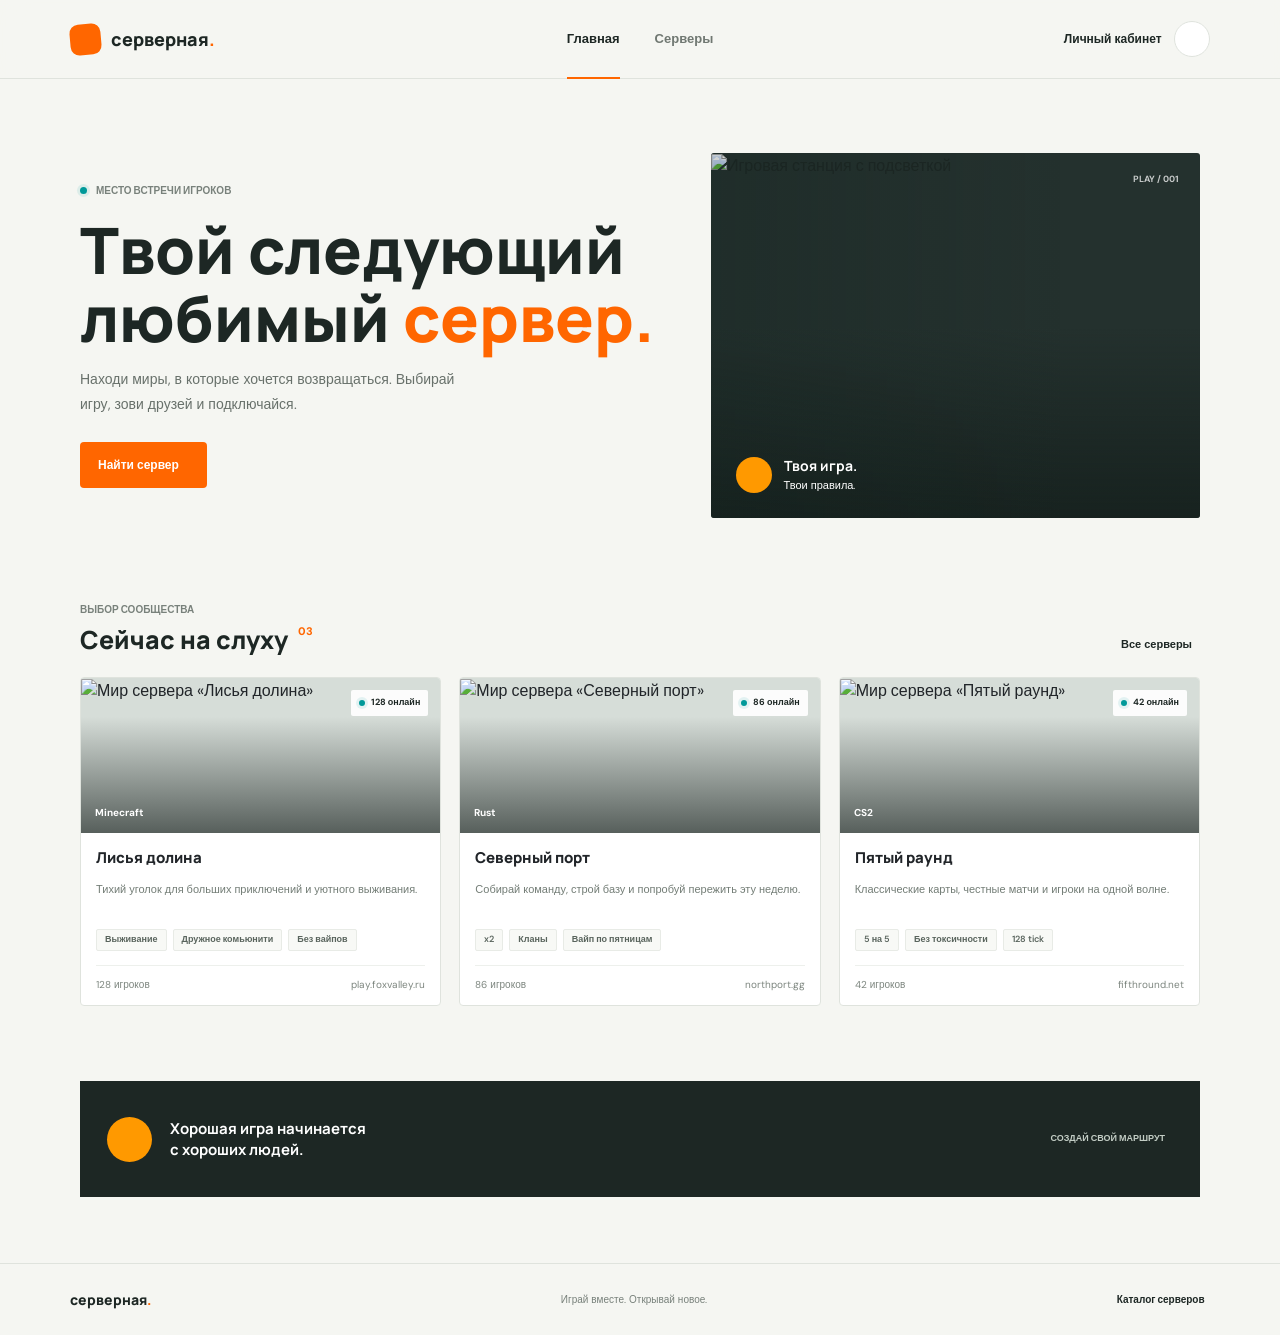
==== index.html @ f7b4b029 "Css chenge on bootstrap" ====
<!doctype html>
<html lang="ru">
<head>
  <meta charset="utf-8">
  <meta name="viewport" content="width=device-width, initial-scale=1">
  <meta name="theme-color" content="#f5f6f2">
  <title>Серверная — игровые серверы</title>
  <link rel="preconnect" href="https://fonts.googleapis.com">
  <link rel="preconnect" href="https://fonts.gstatic.com" crossorigin>
  <link href="https://fonts.googleapis.com/css2?family=DM+Sans:wght@400;500;600;700&family=Manrope:wght@400;500;600;700;800&display=swap" rel="stylesheet">
  <link href="https://cdn.jsdelivr.net/npm/bootstrap@5.3.3/dist/css/bootstrap.min.css" rel="stylesheet">
  <link rel="stylesheet" href="css/style.css">
  <script src="https://unpkg.com/lucide@latest"></script>
  <script src="scripts/app.js" defer></script>
</head>
<body data-page="home">
  <header class="site-header">
    <a class="brand" href="index.html" aria-label="Серверная, главная">
      <span class="brand-mark"><i data-lucide="gamepad-2"></i></span>
      <span>серверная<span class="brand-period">.</span></span>
    </a>
    <nav class="main-nav" aria-label="Основная навигация">
      <a class="nav-link is-active" href="index.html" aria-current="page">Главная</a>
      <a class="nav-link" href="servers.html">Серверы</a>
    </nav>
    <a class="account-link" href="account.html" aria-label="Личный кабинет">
      <span class="account-link-label">Личный кабинет</span>
      <span class="account-icon"><i data-lucide="user-round"></i></span>
    </a>
  </header>

  <main class="page-shell home-page">
    <section class="home-intro">
      <div class="intro-copy">
        <p class="eyebrow"><span class="live-dot"></span> Место встречи игроков</p>
        <h1>Твой следующий<br>любимый <span>сервер.</span></h1>
        <p class="intro-description">Находи миры, в которые хочется возвращаться. Выбирай игру, зови друзей и подключайся.</p>
        <a class="button button-primary" href="servers.html">Найти сервер <i data-lucide="arrow-up-right"></i></a>
      </div>
      <div class="intro-art" aria-label="Иллюстрация игрового мира">
        <img src="https://images.unsplash.com/photo-1511512578047-dfb367046420?auto=format&fit=crop&w=1100&q=85" alt="Игровая станция с подсветкой">
        <div class="art-label"><span class="art-label-icon"><i data-lucide="sparkles"></i></span><span><strong>Твоя игра.</strong><br>Твои правила.</span></div>
        <span class="art-index">PLAY / 001</span>
      </div>
    </section>

    <section class="featured-section" aria-labelledby="featured-heading">
      <div class="section-heading">
        <div><p class="eyebrow">Выбор сообщества</p><h2 id="featured-heading">Сейчас на слуху <span class="heading-count">03</span></h2></div>
        <a class="text-link" href="servers.html">Все серверы <i data-lucide="arrow-right"></i></a>
      </div>
      <div class="server-grid featured-grid" data-server-list="featured"></div>
    </section>

    <section class="community-strip">
      <span class="community-symbol"><i data-lucide="users-round"></i></span>
      <p>Хорошая игра начинается<br>с хороших людей.</p>
      <span class="community-note">СОЗДАЙ СВОЙ МАРШРУТ <i data-lucide="move-up-right"></i></span>
    </section>
  </main>
  <footer class="site-footer"><a class="brand footer-brand" href="index.html"><span>серверная<span class="brand-period">.</span></span></a><span>Играй вместе. Открывай новое.</span><a href="servers.html">Каталог серверов <i data-lucide="arrow-up-right"></i></a></footer>
</body>
</html>
---- css/style.css ----
:root {
  --paper: #f5f6f2;
  --ink: #1d2724;
  --muted: #78817b;
  --line: #dfe3dd;
  --orange: #ff6600;
  --orange-light: #ff9900;
  --teal: #009999;
  --white: #fff;
  --display: "Manrope", sans-serif;
  --body: "DM Sans", sans-serif;
}

html { min-width: 320px; background: var(--paper); }
body { color: var(--ink); font-family: var(--body); background: var(--paper) radial-gradient(#8b958d 0.65px, transparent 0.65px) 0 0 / 18px 18px; -webkit-font-smoothing: antialiased; }
a { color: inherit; text-decoration: none; }
button:focus-visible, a:focus-visible, input:focus-visible { outline: 3px solid #00999988; outline-offset: 3px; }
.site-header { position: sticky; top: 0; z-index: 2; min-height: 78px; border-bottom: 1px solid var(--line); background: #f5f6f2ee; backdrop-filter: blur(14px); }
.site-header:not(.navbar) { display: grid; grid-template-columns: 1fr 1fr 1fr; align-items: center; padding: 0 max(5.5vw, calc((100vw - 1280px) / 2)); }
.header-inner { display: flex; align-items: center; justify-content: space-between; }
.brand { display: inline-flex; align-items: center; gap: 10px; width: fit-content; margin: 0; color: var(--ink); font-family: var(--display); font-size: 18px; font-weight: 800; }
.brand-mark { display: grid; width: 31px; height: 31px; place-items: center; color: var(--white); border-radius: 9px; background: var(--orange); transform: rotate(-5deg); }
.brand-mark svg { width: 18px; height: 18px; stroke-width: 2.4; }
.brand-period, .intro-copy h1 span, .catalog-heading h1 span, .account-heading h1 span { color: var(--orange); }
.main-nav { align-self: stretch; gap: 35px; }
.site-header:not(.navbar) .main-nav { display: flex; justify-content: center; height: 78px; }
.main-nav .nav-link { position: relative; display: inline-flex; align-items: center; padding: 0; color: #707872; font-size: 13px; font-weight: 600; }
.main-nav .nav-link:hover, .main-nav .nav-link.active, .main-nav .nav-link.is-active { color: var(--ink); }
.main-nav .nav-link.active::after, .main-nav .nav-link.is-active::after { position: absolute; right: 0; bottom: -1px; left: 0; height: 2px; background: var(--orange); content: ""; }
.account-link { display: inline-flex; align-items: center; gap: 12px; color: var(--ink); font-size: 12px; font-weight: 700; }
.site-header:not(.navbar) .account-link { justify-self: end; }
.account-icon { display: grid; width: 36px; height: 36px; place-items: center; border: 1px solid var(--line); border-radius: 50%; background: var(--white); transition: color 160ms ease, background 160ms ease; }
.account-icon svg { width: 17px; height: 17px; }
.account-link:hover .account-icon, .account-link.is-current .account-icon { color: var(--white); background: var(--ink); }
.page-shell { max-width: 1120px; }
.home-page { width: min(1120px, calc(100% - 64px)); margin: 0 auto; }
.home-intro { display: grid; grid-template-columns: 1.08fr 0.92fr; align-items: center; gap: 56px; padding-top: 74px; padding-bottom: 84px; }
.eyebrow { margin: 0; color: var(--muted); font-size: 10px; font-weight: 700; text-transform: uppercase; }
.home-intro .eyebrow { display: flex; align-items: center; gap: 9px; }
.live-dot { display: inline-block; flex: 0 0 7px; width: 7px; height: 7px; border-radius: 50%; background: var(--teal); box-shadow: 0 0 0 3px #0099991a; }
h1, h2, p { margin-top: 0; }
.intro-copy h1, .catalog-heading h1, .account-heading h1, .register-form-section h1 { margin: 18px 0 15px; font-family: var(--display); font-size: clamp(42px, 5vw, 66px); font-weight: 800; line-height: 1.07; }
.intro-description { max-width: 390px; margin-bottom: 26px; color: #68716b; font-size: 14px; line-height: 1.75; }
.button { display: inline-flex; align-items: center; justify-content: center; gap: 10px; min-height: 46px; padding: 0 18px; border-radius: 4px; font-size: 12px; font-weight: 700; transition: transform 160ms ease, background 160ms ease; }
.button:hover { transform: translateY(-2px); }
.button-primary { color: var(--white); background: var(--orange); }
.button-primary:hover { color: var(--white); background: #e85c00; }
.btn-primary { --bs-btn-color: var(--white); --bs-btn-bg: var(--orange); --bs-btn-border-color: var(--orange); --bs-btn-hover-color: var(--white); --bs-btn-hover-bg: #e85c00; --bs-btn-hover-border-color: #e85c00; --bs-btn-active-bg: #e85c00; --bs-btn-active-border-color: #e85c00; }
.intro-art { position: relative; height: 365px; overflow: hidden; border-radius: 3px; background: #24312e; }
.intro-art::after, .server-cover::after, .register-visual::after { position: absolute; inset: 0; content: ""; pointer-events: none; }
.intro-art::after { background: linear-gradient(90deg, #10201c33, transparent 72%), linear-gradient(0deg, #111b18aa, transparent 52%); }
.intro-art img { width: 100%; height: 100%; object-fit: cover; animation: image-enter 800ms ease both; }
.art-label { position: absolute; z-index: 1; bottom: 24px; left: 25px; display: flex; align-items: center; gap: 12px; color: var(--white); font-size: 11px; line-height: 1.55; }
.art-label strong { font-family: var(--display); font-size: 14px; }
.art-label-icon, .community-symbol { display: grid; flex: 0 0 36px; width: 36px; height: 36px; place-items: center; border-radius: 50%; color: var(--ink); background: var(--orange-light); }
.art-index { position: absolute; z-index: 1; top: 20px; right: 21px; color: #ffffffbd; font-size: 9px; font-weight: 700; }
.featured-section { padding-bottom: 75px; }
.section-heading { display: flex; align-items: end; justify-content: space-between; gap: 20px; margin-bottom: 22px; }
.section-heading h2 { margin: 8px 0 0; font-family: var(--display); font-size: 25px; font-weight: 800; }
.heading-count { margin-left: 5px; color: var(--orange); font-family: var(--body); font-size: 11px; vertical-align: top; }
.text-link { display: inline-flex; align-items: center; gap: 8px; padding-bottom: 3px; color: var(--ink); font-size: 11px; font-weight: 700; }
.server-grid { display: grid; grid-template-columns: repeat(3, minmax(0, 1fr)); gap: 18px; }
.server-card { min-width: 0; overflow: hidden; border: 1px solid var(--line); border-radius: 4px; background: var(--white); animation: card-enter 420ms ease both; }
.server-card:hover { transform: translateY(-4px); box-shadow: 0 12px 24px #1d27240d; }
.server-cover { position: relative; height: 155px; overflow: hidden; background: #d6ddd8; }
.server-cover img { width: 100%; height: 100%; object-fit: cover; transition: transform 350ms ease; }
.server-card:hover .server-cover img { transform: scale(1.04); }
.server-cover::after { background: linear-gradient(0deg, #131c19a6, transparent 75%); }
.game-label, .online-label { position: absolute; z-index: 1; }
.game-label { bottom: 13px; left: 14px; color: var(--white); font-size: 10px; font-weight: 700; }
.online-label { top: 12px; right: 12px; display: flex; align-items: center; gap: 6px; padding: 6px 8px; border-radius: 2px; color: var(--ink); background: #ffffffeb; font-size: 9px; font-weight: 700; }
.online-label .live-dot { width: 6px; height: 6px; flex-basis: 6px; }
.server-card-body { padding: 15px 15px 13px; }
.server-card-title-row { display: flex; align-items: start; justify-content: space-between; gap: 10px; }
.server-card h3 { margin: 0; font-family: var(--display); font-size: 15px; font-weight: 800; line-height: 1.35; }
.favorite-button { display: grid; flex: 0 0 30px; width: 30px; height: 30px; margin: -5px -5px 0 0; padding: 0; place-items: center; border: 0; color: #8c958e; text-decoration: none; }
.favorite-button:hover, .favorite-button.is-favorite { color: #ff0000; }
.server-description { min-height: 36px; margin: 8px 0 12px; color: #737d76; font-size: 11px; line-height: 1.6; }
.tag-row { display: flex; flex-wrap: wrap; gap: 6px; }
.server-tag { display: inline-flex; align-items: center; min-height: 22px; padding: 0 8px; border: 1px solid #e8ebe6; border-radius: 2px; color: #59645d; background: #f8f9f6; font-size: 9px; font-weight: 600; }
.server-card-meta { display: flex; justify-content: space-between; gap: 8px; margin-top: 14px; padding-top: 11px; border-top: 1px solid #edf0ec; color: #7d867f; font-size: 10px; }
.community-strip { display: flex; align-items: center; gap: 18px; min-height: 116px; margin-bottom: 66px; padding: 20px 27px; color: var(--white); background: var(--ink); }
.community-symbol { flex-basis: 45px; width: 45px; height: 45px; }
.community-strip p { margin: 0; font-family: var(--display); font-size: 15px; font-weight: 700; line-height: 1.4; }
.community-note { display: inline-flex; align-items: center; gap: 8px; margin-left: auto; color: #c3cdc5; font-size: 9px; font-weight: 700; }
.community-note svg { width: 13px; height: 13px; color: var(--orange-light); }
.site-footer { display: flex; align-items: center; justify-content: space-between; min-height: 72px; padding: 0 max(5.5vw, calc((100vw - 1280px) / 2)); border-top: 1px solid var(--line); color: #78817b; font-size: 10px; }
.site-footer > .container-xl { min-height: inherit; }
.site-footer a:not(.brand) { display: inline-flex; align-items: center; gap: 5px; color: var(--ink); font-weight: 700; }
.footer-brand { color: var(--ink); font-size: 14px; }
.catalog-page { padding-top: 57px; padding-bottom: 78px; }
.catalog-title-row { margin-bottom: 15px; }
.catalog-heading h1 { margin: 13px 0 28px; font-size: 55px; }
.catalog-title-row > p { margin: 0 0 34px; color: #727b74; font-size: 12px; line-height: 1.8; }
.catalog-controls { display: flex; align-items: center; justify-content: space-between; gap: 20px; padding: 16px 0; border-top: 1px solid var(--line); border-bottom: 1px solid var(--line); }
.search-box { display: flex; flex: 1; align-items: center; gap: 10px; max-width: 400px; height: 42px; padding: 0 12px; border: 1px solid var(--line); border-radius: 3px; background: var(--white); }
.search-box > svg { flex: 0 0 16px; width: 16px; height: 16px; color: #818a83; }
.search-box .form-control { min-width: 0; padding: 0; border: 0; box-shadow: none; background: transparent; font-size: 11px; }
.search-box .form-control::placeholder { color: #9ba29c; }
.search-box kbd { display: grid; flex: 0 0 20px; width: 20px; height: 20px; padding: 0; place-items: center; border: 1px solid var(--line); border-radius: 2px; color: #869088; background: transparent; box-shadow: none; font: 10px var(--body); }
.filter-row { gap: 5px; }
.filter-chip { min-height: 32px; padding: 0 11px; border-radius: 3px !important; font-size: 10px; font-weight: 600; }
.btn-outline-dark { --bs-btn-color: #747d76; --bs-btn-border-color: transparent; --bs-btn-hover-color: var(--ink); --bs-btn-hover-bg: #e9ece7; --bs-btn-hover-border-color: #e9ece7; --bs-btn-active-bg: var(--ink); --bs-btn-active-border-color: var(--ink); }
.results-heading { margin: 25px 0 13px; color: #818a83; font-size: 9px; font-weight: 700; }
.empty-state { padding: 58px 20px; border: 1px dashed #cbd2ca; color: #747d76; text-align: center; font-size: 13px; }
.empty-state svg { display: block; width: 22px; height: 22px; margin: 0 auto 12px; color: var(--orange); }
.account-page { padding-top: 64px; padding-bottom: 90px; }
.account-heading { margin-bottom: 32px; }
.account-heading h1 { margin-bottom: 0; font-size: 53px; }
.profile-panel { position: relative; min-height: 139px; padding: 24px 28px; border: 1px solid var(--line); background: #ffffffbd; }
.profile-avatar { display: grid; flex: 0 0 66px; width: 66px; height: 66px; place-items: center; border-radius: 50%; color: var(--white); background: var(--teal); font-family: var(--display); font-size: 23px; font-weight: 800; }
.profile-main .eyebrow { font-size: 9px; }
.profile-main h2 { margin: 6px 0 3px; font-family: var(--display); font-size: 20px; font-weight: 800; }
.profile-main > p:last-child { margin: 0; color: #768078; font-size: 11px; }
.profile-status { display: inline-flex; align-items: center; gap: 8px; margin-left: auto; color: #657069; font-size: 10px; font-weight: 600; }
.profile-edit { display: grid; width: 32px; height: 32px; margin-left: 11px; place-items: center; border: 1px solid var(--line); border-radius: 3px; color: #68716b; background: var(--white); }
.account-servers { padding-top: 53px; }
.account-servers .section-heading { margin-bottom: 17px; }
.account-servers .section-heading h2 { font-size: 21px; }
.button-small { min-height: 36px; padding: 0 12px; font-size: 10px; }
.owned-list { border-top: 1px solid var(--line); }
.owned-server { min-height: 91px; margin: 0; padding: 12px 3px; border-bottom: 1px solid var(--line); }
.owned-thumb { width: 72px; height: 58px; overflow: hidden; border-radius: 2px; background: #d6ddd8; }
.owned-thumb img { width: 100%; height: 100%; object-fit: cover; }
.owned-info h3 { margin: 0 0 6px; font-family: var(--display); font-size: 13px; font-weight: 800; }
.owned-info p { margin: 0; color: #7b847d; font-size: 10px; }
.owned-address { color: #707a72; font: 10px monospace; }
.status-pill { justify-self: end; padding: 6px 9px; color: #007b68; background: #e7f4ed; font-size: 9px; }
.register-page { min-height: 660px; padding-top: 48px; padding-bottom: 55px; }
.register-visual { position: relative; height: 500px; overflow: hidden; background: var(--ink); }
.register-visual-image, .register-visual-image img { width: 100%; height: 100%; }
.register-visual-image img { object-fit: cover; }
.register-visual::after { background: linear-gradient(0deg, #101a17d9 0%, #101a1740 52%, transparent 100%); }
.register-visual > p { position: absolute; z-index: 1; bottom: 27px; left: 27px; margin: 0; color: var(--white); font-family: var(--display); font-size: 29px; font-weight: 800; line-height: 1.2; }
.register-visual > p span { color: var(--orange-light); }
.register-image-tag { position: absolute; z-index: 1; top: 18px; left: 18px; padding: 7px 9px; color: var(--ink); background: var(--orange-light); font-size: 8px; font-weight: 800; }
.register-form-section { padding: 20px 0; }
.register-form-section h1 { margin: 12px 0 9px; font-size: 45px; }
.register-form-section h1 span { color: var(--orange); }
.form-intro { max-width: 280px; margin-bottom: 23px; color: #737d76; font-size: 11px; line-height: 1.7; }
.form-label { margin-bottom: 7px; color: #424d46; font-size: 10px; font-weight: 700; }
.form-control { min-height: 42px; border-color: var(--line); border-radius: 3px; color: var(--ink); background: var(--white); font-size: 11px; }
.form-control:focus { border-color: var(--teal); box-shadow: 0 0 0 0.2rem #00999922; }
.register-submit { margin-top: 7px; }
.register-submit svg { margin-left: auto; }
.form-message { min-height: 16px; margin: 9px 0 0; color: #007b68; font-size: 10px; }
.login-prompt { margin: 14px 0 0; color: #707a72; font-size: 10px; }
.login-prompt a { display: inline-flex; align-items: center; gap: 3px; color: var(--ink); font-weight: 700; }
@keyframes card-enter { from { opacity: 0; transform: translateY(9px); } to { opacity: 1; transform: translateY(0); } }
@keyframes image-enter { from { opacity: 0.6; transform: scale(1.025); } to { opacity: 1; transform: scale(1); } }

@media (max-width: 780px) {
  .site-header, .header-inner { min-height: 68px; }
  .site-header:not(.navbar) { padding: 0 24px; }
  .site-header:not(.navbar) .main-nav { height: 68px; }
  .main-nav { gap: 20px; }
  .home-page { width: min(100% - 48px, 600px); }
  .home-intro { grid-template-columns: 1fr; gap: 31px; padding: 55px 0 62px; }
  .intro-copy h1 { font-size: 54px; }
  .intro-art { height: 320px; }
  .server-grid { grid-template-columns: repeat(2, minmax(0, 1fr)); }
  .catalog-controls { align-items: stretch; flex-direction: column; }
  .search-box { max-width: none; }
  .register-visual { height: 440px; }
}
@media (max-width: 575.98px) {
  .site-header, .header-inner { min-height: 63px; }
  .site-header:not(.navbar) { grid-template-columns: 1fr auto 1fr; padding: 0 16px; }
  .site-header:not(.navbar) .main-nav { height: 63px; gap: 12px; }
  .brand { gap: 7px; font-size: 15px; }
  .brand-mark { width: 27px; height: 27px; }
  .brand-mark svg { width: 16px; height: 16px; }
  .main-nav { gap: 12px; }
  .main-nav .nav-link { font-size: 10px; }
  .account-link { gap: 0; }
  .account-link-label { position: absolute; width: 1px; height: 1px; overflow: hidden; clip: rect(0, 0, 0, 0); white-space: nowrap; }
  .account-icon { width: 33px; height: 33px; }
  .home-page { width: calc(100% - 36px); }
  .home-intro { padding: 42px 0 51px; }
  .intro-copy h1 { font-size: 45px; }
  .intro-description { font-size: 12px; }
  .intro-art { height: 250px; }
  .section-heading h2 { font-size: 20px; }
  .server-grid { grid-template-columns: 1fr; gap: 12px; }
  .server-cover { height: 175px; }
  .server-description { min-height: auto; }
  .community-strip { min-height: 95px; gap: 12px; margin-bottom: 44px; padding: 16px; }
  .community-strip p { font-size: 12px; }
  .community-note { max-width: 105px; font-size: 7px; }
  .community-symbol { flex-basis: 37px; width: 37px; height: 37px; }
  .site-footer { min-height: 64px; padding: 0 17px; font-size: 8px; }
  .site-footer > .container-xl > span { display: none; }
  .footer-brand { font-size: 12px; }
  .catalog-page { padding-top: 39px; padding-bottom: 56px; }
  .catalog-title-row { gap: 8px !important; }
  .catalog-heading h1 { margin-bottom: 18px; font-size: 43px; }
  .catalog-title-row > p { max-width: 150px; margin: 0 0 22px; font-size: 9px; }
  .filter-row { display: grid; grid-template-columns: repeat(4, 1fr); }
  .filter-chip { padding: 0 5px; font-size: 9px; }
  .results-heading { margin-top: 19px; }
  .account-page { padding-top: 44px; padding-bottom: 60px; }
  .account-heading { margin-bottom: 22px; }
  .account-heading h1 { font-size: 43px; }
  .account-heading .button { min-height: 38px; padding: 0 10px; font-size: 9px; }
  .profile-panel { flex-wrap: wrap; min-height: 120px; padding: 17px; }
  .profile-avatar { flex-basis: 52px; width: 52px; height: 52px; font-size: 19px; }
  .profile-main h2 { font-size: 17px; }
  .profile-status { margin-left: 64px; font-size: 9px; }
  .profile-edit { position: absolute; top: 17px; right: 17px; }
  .account-servers { padding-top: 40px; }
  .account-servers .section-heading h2 { max-width: 205px; font-size: 17px; line-height: 1.4; }
  .account-servers .button-small { padding: 0 8px; font-size: 0; }
  .account-servers .button-small svg { width: 17px; height: 17px; }
  .owned-server { min-height: 80px; }
  .owned-thumb { width: 56px; height: 48px; }
  .owned-info h3 { font-size: 11px; }
  .owned-info p { font-size: 9px; }
  .owned-address { display: none; }
  .register-page { padding-top: 27px; padding-bottom: 35px; }
  .register-visual { height: 220px; }
  .register-visual > p { bottom: 15px; left: 17px; font-size: 22px; }
  .register-image-tag { top: 12px; left: 12px; }
  .register-form-section { padding: 5px 0 0; }
  .register-form-section h1 { font-size: 39px; }
  .form-intro { margin-bottom: 12px; }
}
@media (prefers-reduced-motion: reduce) {
  *, *::before, *::after { scroll-behavior: auto !important; animation-duration: 0.01ms !important; animation-iteration-count: 1 !important; transition-duration: 0.01ms !important; }
}
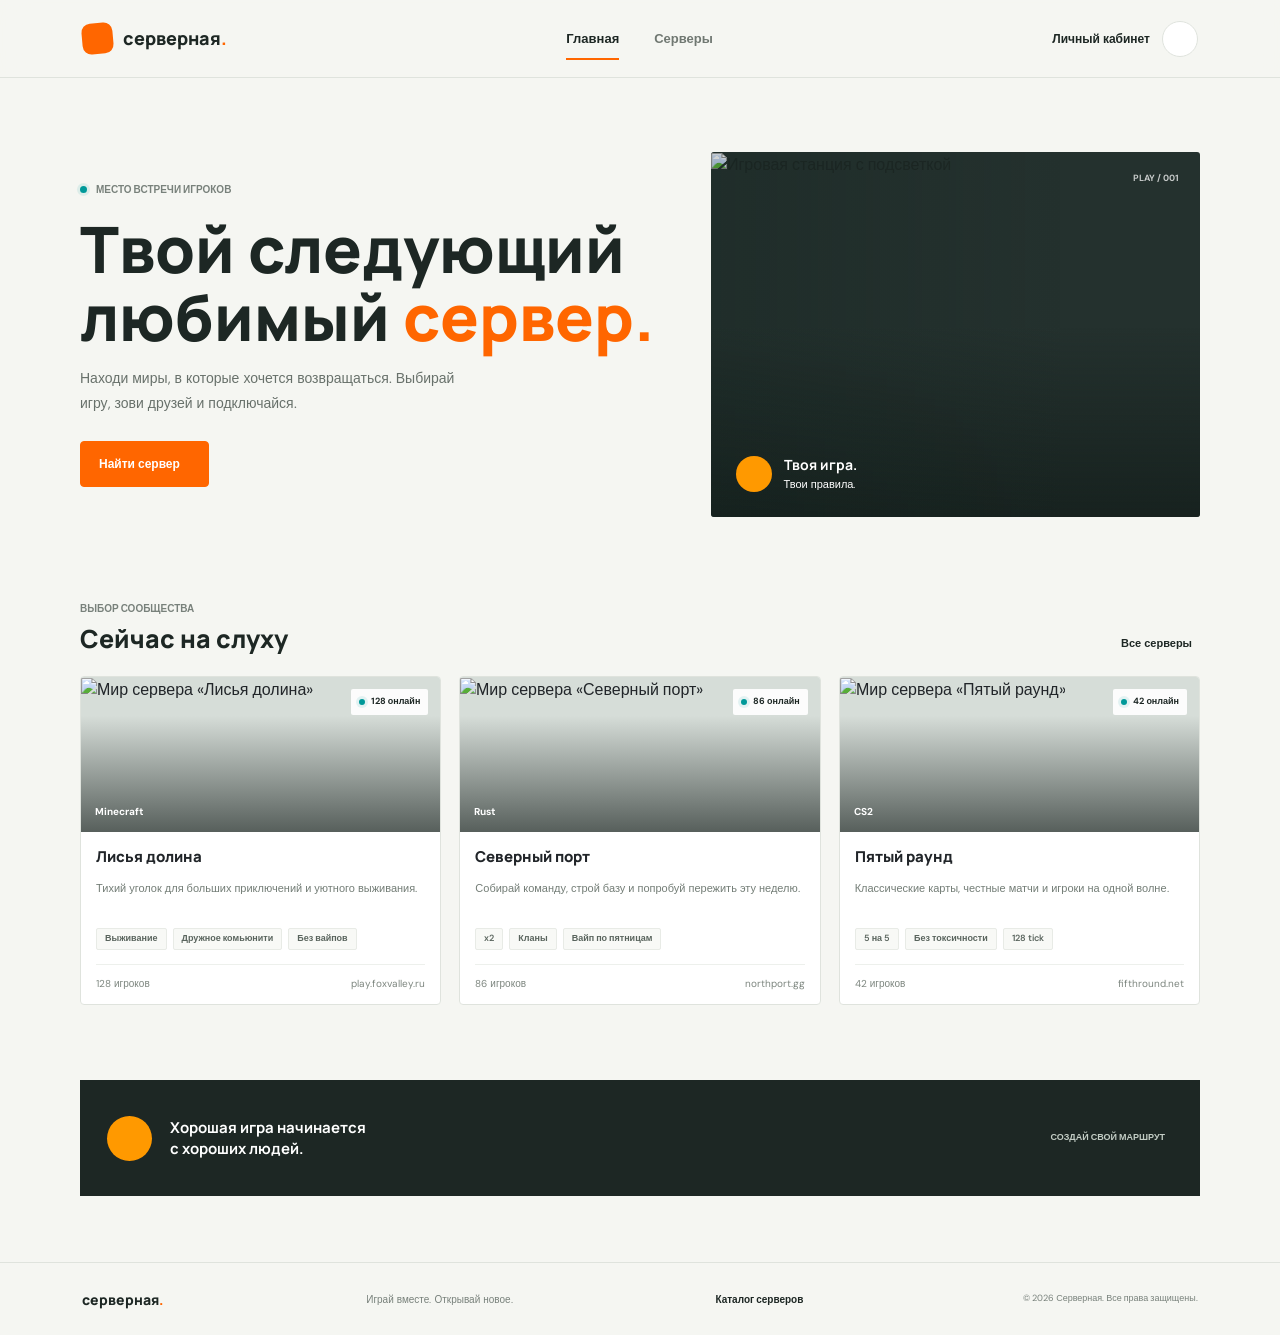
==== commit 7a2d26be: "Bag fix" ====
--- a/index.html
+++ b/index.html
@@ -14,20 +14,11 @@
   <script src="scripts/app.js" defer></script>
 </head>
 <body data-page="home">
-  <header class="site-header">
-    <a class="brand" href="index.html" aria-label="Серверная, главная">
-      <span class="brand-mark"><i data-lucide="gamepad-2"></i></span>
-      <span>серверная<span class="brand-period">.</span></span>
-    </a>
-    <nav class="main-nav" aria-label="Основная навигация">
-      <a class="nav-link is-active" href="index.html" aria-current="page">Главная</a>
-      <a class="nav-link" href="servers.html">Серверы</a>
-    </nav>
-    <a class="account-link" href="account.html" aria-label="Личный кабинет">
-      <span class="account-link-label">Личный кабинет</span>
-      <span class="account-icon"><i data-lucide="user-round"></i></span>
-    </a>
-  </header>
+  <header class="navbar site-header"><div class="container-xl header-inner">
+    <a class="navbar-brand brand" href="index.html" aria-label="Серверная, главная"><span class="brand-mark"><i data-lucide="gamepad-2"></i></span><span>серверная<span class="brand-period">.</span></span></a>
+    <nav class="navbar-nav flex-row main-nav" aria-label="Основная навигация"><a class="nav-link is-active" href="index.html" aria-current="page">Главная</a><a class="nav-link" href="servers.html">Серверы</a></nav>
+    <a class="account-link" href="account.html" aria-label="Личный кабинет"><span class="account-link-label">Личный кабинет</span><span class="account-icon"><i data-lucide="user-round"></i></span></a>
+  </div></header>
 
   <main class="page-shell home-page">
     <section class="home-intro">
@@ -35,7 +26,7 @@
         <p class="eyebrow"><span class="live-dot"></span> Место встречи игроков</p>
         <h1>Твой следующий<br>любимый <span>сервер.</span></h1>
         <p class="intro-description">Находи миры, в которые хочется возвращаться. Выбирай игру, зови друзей и подключайся.</p>
-        <a class="button button-primary" href="servers.html">Найти сервер <i data-lucide="arrow-up-right"></i></a>
+        <a class="btn btn-primary button" href="servers.html">Найти сервер <i data-lucide="arrow-up-right"></i></a>
       </div>
       <div class="intro-art" aria-label="Иллюстрация игрового мира">
         <img src="https://images.unsplash.com/photo-1511512578047-dfb367046420?auto=format&fit=crop&w=1100&q=85" alt="Игровая станция с подсветкой">
@@ -46,7 +37,7 @@
 
     <section class="featured-section" aria-labelledby="featured-heading">
       <div class="section-heading">
-        <div><p class="eyebrow">Выбор сообщества</p><h2 id="featured-heading">Сейчас на слуху <span class="heading-count">03</span></h2></div>
+        <div><p class="eyebrow">Выбор сообщества</p><h2 id="featured-heading">Сейчас на слуху <span class="heading-count"></span></h2></div>
         <a class="text-link" href="servers.html">Все серверы <i data-lucide="arrow-right"></i></a>
       </div>
       <div class="server-grid featured-grid" data-server-list="featured"></div>
@@ -58,6 +49,6 @@
       <span class="community-note">СОЗДАЙ СВОЙ МАРШРУТ <i data-lucide="move-up-right"></i></span>
     </section>
   </main>
-  <footer class="site-footer"><a class="brand footer-brand" href="index.html"><span>серверная<span class="brand-period">.</span></span></a><span>Играй вместе. Открывай новое.</span><a href="servers.html">Каталог серверов <i data-lucide="arrow-up-right"></i></a></footer>
+  <footer class="site-footer"><div class="container-xl d-flex align-items-center justify-content-between"><a class="brand footer-brand" href="index.html"><span>серверная<span class="brand-period">.</span></span></a><span class="footer-tagline">Играй вместе. Открывай новое.</span><a href="servers.html">Каталог серверов <i data-lucide="arrow-up-right"></i></a><span class="footer-rights">© 2026 Серверная. Все права защищены.</span></div></footer>
 </body>
 </html>
--- a/css/style.css
+++ b/css/style.css
@@ -16,19 +16,17 @@
 a { color: inherit; text-decoration: none; }
 button:focus-visible, a:focus-visible, input:focus-visible { outline: 3px solid #00999988; outline-offset: 3px; }
 .site-header { position: sticky; top: 0; z-index: 2; min-height: 78px; border-bottom: 1px solid var(--line); background: #f5f6f2ee; backdrop-filter: blur(14px); }
-.site-header:not(.navbar) { display: grid; grid-template-columns: 1fr 1fr 1fr; align-items: center; padding: 0 max(5.5vw, calc((100vw - 1280px) / 2)); }
 .header-inner { display: flex; align-items: center; justify-content: space-between; }
 .brand { display: inline-flex; align-items: center; gap: 10px; width: fit-content; margin: 0; color: var(--ink); font-family: var(--display); font-size: 18px; font-weight: 800; }
 .brand-mark { display: grid; width: 31px; height: 31px; place-items: center; color: var(--white); border-radius: 9px; background: var(--orange); transform: rotate(-5deg); }
 .brand-mark svg { width: 18px; height: 18px; stroke-width: 2.4; }
 .brand-period, .intro-copy h1 span, .catalog-heading h1 span, .account-heading h1 span { color: var(--orange); }
 .main-nav { align-self: stretch; gap: 35px; }
-.site-header:not(.navbar) .main-nav { display: flex; justify-content: center; height: 78px; }
+.main-nav { justify-content: center; }
 .main-nav .nav-link { position: relative; display: inline-flex; align-items: center; padding: 0; color: #707872; font-size: 13px; font-weight: 600; }
 .main-nav .nav-link:hover, .main-nav .nav-link.active, .main-nav .nav-link.is-active { color: var(--ink); }
 .main-nav .nav-link.active::after, .main-nav .nav-link.is-active::after { position: absolute; right: 0; bottom: -1px; left: 0; height: 2px; background: var(--orange); content: ""; }
 .account-link { display: inline-flex; align-items: center; gap: 12px; color: var(--ink); font-size: 12px; font-weight: 700; }
-.site-header:not(.navbar) .account-link { justify-self: end; }
 .account-icon { display: grid; width: 36px; height: 36px; place-items: center; border: 1px solid var(--line); border-radius: 50%; background: var(--white); transition: color 160ms ease, background 160ms ease; }
 .account-icon svg { width: 17px; height: 17px; }
 .account-link:hover .account-icon, .account-link.is-current .account-icon { color: var(--white); background: var(--ink); }
@@ -87,6 +85,7 @@
 .site-footer { display: flex; align-items: center; justify-content: space-between; min-height: 72px; padding: 0 max(5.5vw, calc((100vw - 1280px) / 2)); border-top: 1px solid var(--line); color: #78817b; font-size: 10px; }
 .site-footer > .container-xl { min-height: inherit; }
 .site-footer a:not(.brand) { display: inline-flex; align-items: center; gap: 5px; color: var(--ink); font-weight: 700; }
+.footer-rights { margin-left: 12px; color: #78817b; font-size: 9px; }
 .footer-brand { color: var(--ink); font-size: 14px; }
 .catalog-page { padding-top: 57px; padding-bottom: 78px; }
 .catalog-title-row { margin-bottom: 15px; }
@@ -151,8 +150,6 @@
 
 @media (max-width: 780px) {
   .site-header, .header-inner { min-height: 68px; }
-  .site-header:not(.navbar) { padding: 0 24px; }
-  .site-header:not(.navbar) .main-nav { height: 68px; }
   .main-nav { gap: 20px; }
   .home-page { width: min(100% - 48px, 600px); }
   .home-intro { grid-template-columns: 1fr; gap: 31px; padding: 55px 0 62px; }
@@ -165,8 +162,8 @@
 }
 @media (max-width: 575.98px) {
   .site-header, .header-inner { min-height: 63px; }
-  .site-header:not(.navbar) { grid-template-columns: 1fr auto 1fr; padding: 0 16px; }
-  .site-header:not(.navbar) .main-nav { height: 63px; gap: 12px; }
+  .header-inner { gap: 10px; }
+  .main-nav { gap: 12px; }
   .brand { gap: 7px; font-size: 15px; }
   .brand-mark { width: 27px; height: 27px; }
   .brand-mark svg { width: 16px; height: 16px; }
@@ -189,7 +186,9 @@
   .community-note { max-width: 105px; font-size: 7px; }
   .community-symbol { flex-basis: 37px; width: 37px; height: 37px; }
   .site-footer { min-height: 64px; padding: 0 17px; font-size: 8px; }
-  .site-footer > .container-xl > span { display: none; }
+  .site-footer > .container-xl { flex-wrap: wrap; padding-top: 8px; padding-bottom: 8px; }
+  .site-footer .footer-tagline { display: none; }
+  .site-footer .footer-rights { width: 100%; margin: 0; text-align: center; }
   .footer-brand { font-size: 12px; }
   .catalog-page { padding-top: 39px; padding-bottom: 56px; }
   .catalog-title-row { gap: 8px !important; }
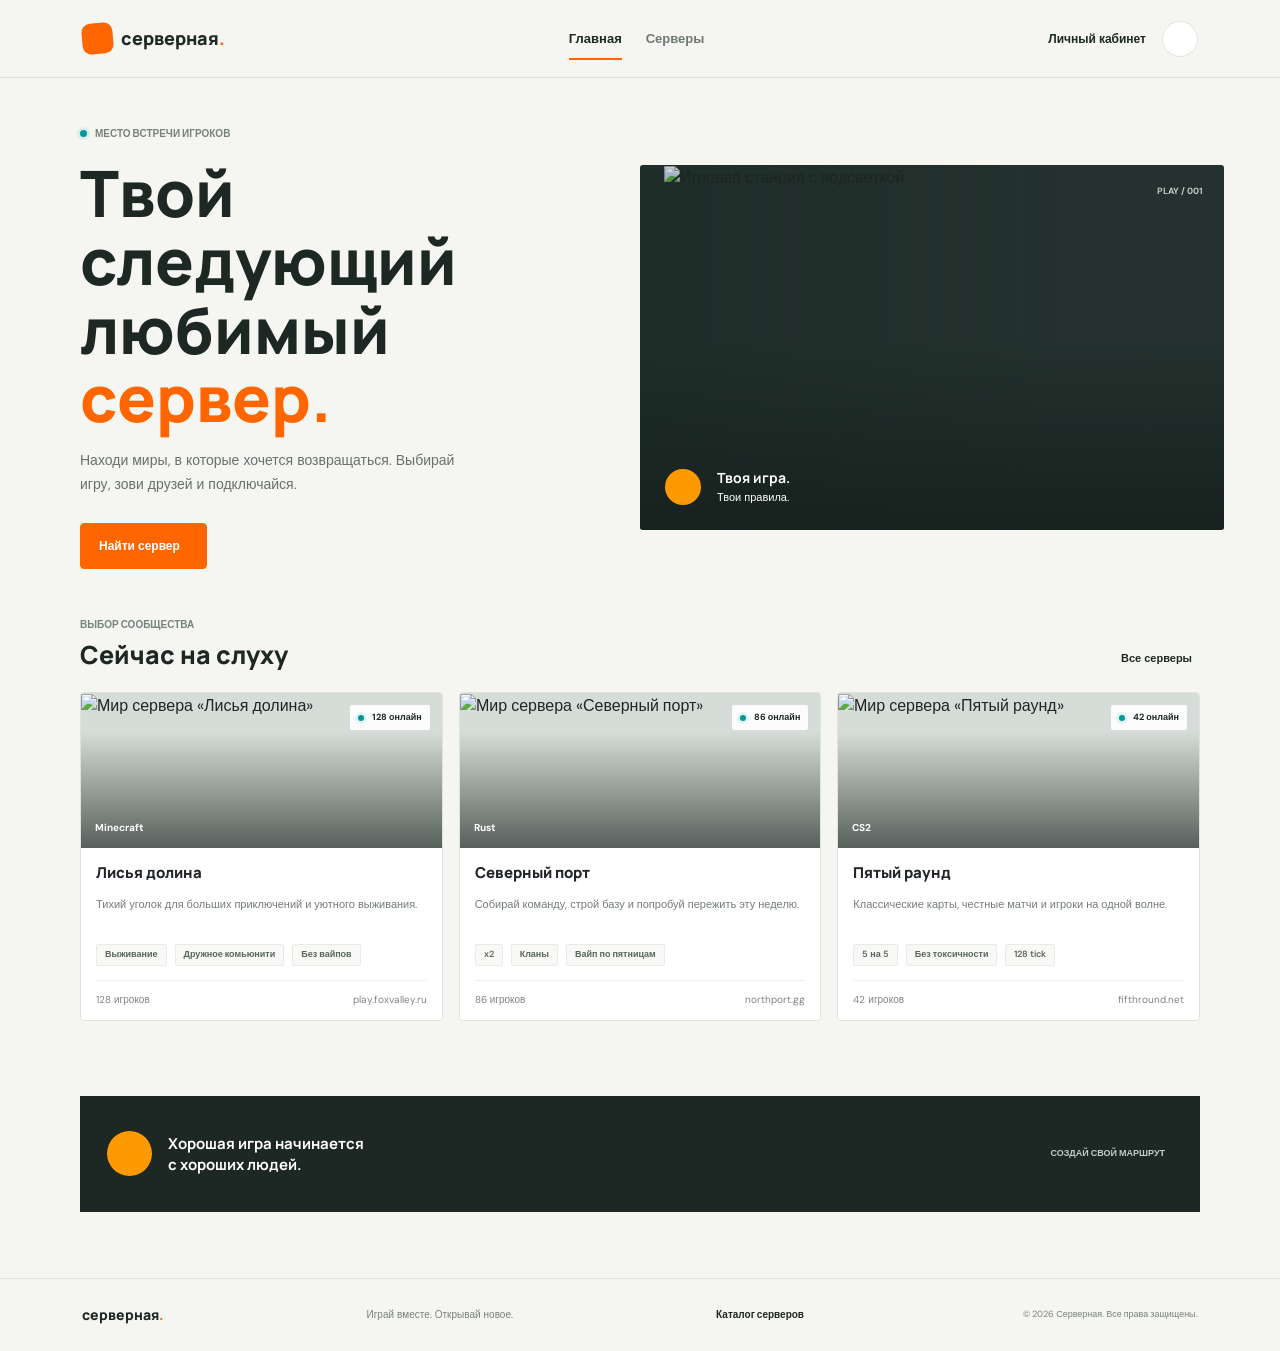
==== commit 96ebe1d5: "rewrite on bootstrap" ====
--- a/index.html
+++ b/index.html
@@ -14,41 +14,43 @@
   <script src="scripts/app.js" defer></script>
 </head>
 <body data-page="home">
-  <header class="navbar site-header"><div class="container-xl header-inner">
-    <a class="navbar-brand brand" href="index.html" aria-label="Серверная, главная"><span class="brand-mark"><i data-lucide="gamepad-2"></i></span><span>серверная<span class="brand-period">.</span></span></a>
-    <nav class="navbar-nav flex-row main-nav" aria-label="Основная навигация"><a class="nav-link is-active" href="index.html" aria-current="page">Главная</a><a class="nav-link" href="servers.html">Серверы</a></nav>
-    <a class="account-link" href="account.html" aria-label="Личный кабинет"><span class="account-link-label">Личный кабинет</span><span class="account-icon"><i data-lucide="user-round"></i></span></a>
+  <!-- Шапка сайта -->
+  <header class="navbar site-header py-2"><div class="container-xl header-inner d-flex align-items-center justify-content-between">
+    <a class="navbar-brand brand d-inline-flex align-items-center gap-2" href="index.html" aria-label="Серверная, главная"><span class="brand-mark d-flex align-items-center justify-content-center"><i data-lucide="gamepad-2"></i></span><span>серверная<span class="brand-period">.</span></span></a>
+    <nav class="navbar-nav flex-row main-nav gap-2 gap-sm-4 align-self-stretch" aria-label="Основная навигация"><a class="nav-link d-inline-flex align-items-center is-active" href="index.html" aria-current="page">Главная</a><a class="nav-link d-inline-flex align-items-center" href="servers.html">Серверы</a></nav>
+    <a class="account-link d-inline-flex align-items-center gap-0 gap-sm-3" href="account.html" aria-label="Личный кабинет"><span class="account-link-label">Личный кабинет</span><span class="account-icon d-flex align-items-center justify-content-center"><i data-lucide="user-round"></i></span></a>
   </div></header>
 
   <main class="page-shell home-page">
-    <section class="home-intro">
-      <div class="intro-copy">
-        <p class="eyebrow"><span class="live-dot"></span> Место встречи игроков</p>
+    <!-- Главный экран -->
+    <section class="home-intro row align-items-center g-4 g-lg-5 py-5">
+      <div class="intro-copy col-lg-6">
+        <p class="eyebrow d-flex align-items-center gap-2"><span class="live-dot"></span> Место встречи игроков</p>
         <h1>Твой следующий<br>любимый <span>сервер.</span></h1>
         <p class="intro-description">Находи миры, в которые хочется возвращаться. Выбирай игру, зови друзей и подключайся.</p>
-        <a class="btn btn-primary button" href="servers.html">Найти сервер <i data-lucide="arrow-up-right"></i></a>
+        <a class="btn btn-primary d-inline-flex align-items-center justify-content-center gap-2 button" href="servers.html">Найти сервер <i data-lucide="arrow-up-right"></i></a>
       </div>
-      <div class="intro-art" aria-label="Иллюстрация игрового мира">
+      <div class="intro-art col-lg-6" aria-label="Иллюстрация игрового мира">
         <img src="https://images.unsplash.com/photo-1511512578047-dfb367046420?auto=format&fit=crop&w=1100&q=85" alt="Игровая станция с подсветкой">
-        <div class="art-label"><span class="art-label-icon"><i data-lucide="sparkles"></i></span><span><strong>Твоя игра.</strong><br>Твои правила.</span></div>
+        <div class="art-label d-flex align-items-center gap-3"><span class="art-label-icon d-flex align-items-center justify-content-center"><i data-lucide="sparkles"></i></span><span><strong>Твоя игра.</strong><br>Твои правила.</span></div>
         <span class="art-index">PLAY / 001</span>
       </div>
     </section>
 
     <section class="featured-section" aria-labelledby="featured-heading">
-      <div class="section-heading">
+      <div class="section-heading d-flex align-items-end justify-content-between gap-3">
         <div><p class="eyebrow">Выбор сообщества</p><h2 id="featured-heading">Сейчас на слуху <span class="heading-count"></span></h2></div>
-        <a class="text-link" href="servers.html">Все серверы <i data-lucide="arrow-right"></i></a>
+        <a class="text-link d-inline-flex align-items-center gap-2" href="servers.html">Все серверы <i data-lucide="arrow-right"></i></a>
       </div>
-      <div class="server-grid featured-grid" data-server-list="featured"></div>
+      <div class="server-grid featured-grid row row-cols-1 row-cols-sm-2 row-cols-lg-3 g-3" data-server-list="featured"></div>
     </section>
 
-    <section class="community-strip">
-      <span class="community-symbol"><i data-lucide="users-round"></i></span>
+    <section class="community-strip d-flex align-items-center gap-3">
+      <span class="community-symbol d-flex align-items-center justify-content-center"><i data-lucide="users-round"></i></span>
       <p>Хорошая игра начинается<br>с хороших людей.</p>
-      <span class="community-note">СОЗДАЙ СВОЙ МАРШРУТ <i data-lucide="move-up-right"></i></span>
+      <span class="community-note d-inline-flex align-items-center gap-2">СОЗДАЙ СВОЙ МАРШРУТ <i data-lucide="move-up-right"></i></span>
     </section>
   </main>
-  <footer class="site-footer"><div class="container-xl d-flex align-items-center justify-content-between"><a class="brand footer-brand" href="index.html"><span>серверная<span class="brand-period">.</span></span></a><span class="footer-tagline">Играй вместе. Открывай новое.</span><a href="servers.html">Каталог серверов <i data-lucide="arrow-up-right"></i></a><span class="footer-rights">© 2026 Серверная. Все права защищены.</span></div></footer>
+  <footer class="site-footer"><div class="container-xl d-flex align-items-center justify-content-between flex-wrap"><a class="brand footer-brand d-inline-flex align-items-center gap-2" href="index.html"><span>серверная<span class="brand-period">.</span></span></a><span class="footer-tagline">Играй вместе. Открывай новое.</span><a class="d-inline-flex align-items-center gap-1" href="servers.html">Каталог серверов <i data-lucide="arrow-up-right"></i></a><span class="footer-rights">© 2026 Серверная. Все права защищены.</span></div></footer>
 </body>
 </html>
--- a/css/style.css
+++ b/css/style.css
@@ -16,30 +16,25 @@
 a { color: inherit; text-decoration: none; }
 button:focus-visible, a:focus-visible, input:focus-visible { outline: 3px solid #00999988; outline-offset: 3px; }
 .site-header { position: sticky; top: 0; z-index: 2; min-height: 78px; border-bottom: 1px solid var(--line); background: #f5f6f2ee; backdrop-filter: blur(14px); }
-.header-inner { display: flex; align-items: center; justify-content: space-between; }
-.brand { display: inline-flex; align-items: center; gap: 10px; width: fit-content; margin: 0; color: var(--ink); font-family: var(--display); font-size: 18px; font-weight: 800; }
-.brand-mark { display: grid; width: 31px; height: 31px; place-items: center; color: var(--white); border-radius: 9px; background: var(--orange); transform: rotate(-5deg); }
+.brand { width: fit-content; margin: 0; color: var(--ink); font-family: var(--display); font-size: 18px; font-weight: 800; }
+.brand-mark { width: 31px; height: 31px; color: var(--white); border-radius: 9px; background: var(--orange); transform: rotate(-5deg); }
 .brand-mark svg { width: 18px; height: 18px; stroke-width: 2.4; }
 .brand-period, .intro-copy h1 span, .catalog-heading h1 span, .account-heading h1 span { color: var(--orange); }
-.main-nav { align-self: stretch; gap: 35px; }
-.main-nav { justify-content: center; }
-.main-nav .nav-link { position: relative; display: inline-flex; align-items: center; padding: 0; color: #707872; font-size: 13px; font-weight: 600; }
+.main-nav .nav-link { position: relative; padding: 0; color: #707872; font-size: 13px; font-weight: 600; }
 .main-nav .nav-link:hover, .main-nav .nav-link.active, .main-nav .nav-link.is-active { color: var(--ink); }
 .main-nav .nav-link.active::after, .main-nav .nav-link.is-active::after { position: absolute; right: 0; bottom: -1px; left: 0; height: 2px; background: var(--orange); content: ""; }
-.account-link { display: inline-flex; align-items: center; gap: 12px; color: var(--ink); font-size: 12px; font-weight: 700; }
-.account-icon { display: grid; width: 36px; height: 36px; place-items: center; border: 1px solid var(--line); border-radius: 50%; background: var(--white); transition: color 160ms ease, background 160ms ease; }
+.account-link { color: var(--ink); font-size: 12px; font-weight: 700; }
+.account-icon { width: 36px; height: 36px; border: 1px solid var(--line); border-radius: 50%; background: var(--white); transition: color 160ms ease, background 160ms ease; }
 .account-icon svg { width: 17px; height: 17px; }
 .account-link:hover .account-icon, .account-link.is-current .account-icon { color: var(--white); background: var(--ink); }
 .page-shell { max-width: 1120px; }
 .home-page { width: min(1120px, calc(100% - 64px)); margin: 0 auto; }
-.home-intro { display: grid; grid-template-columns: 1.08fr 0.92fr; align-items: center; gap: 56px; padding-top: 74px; padding-bottom: 84px; }
 .eyebrow { margin: 0; color: var(--muted); font-size: 10px; font-weight: 700; text-transform: uppercase; }
-.home-intro .eyebrow { display: flex; align-items: center; gap: 9px; }
 .live-dot { display: inline-block; flex: 0 0 7px; width: 7px; height: 7px; border-radius: 50%; background: var(--teal); box-shadow: 0 0 0 3px #0099991a; }
 h1, h2, p { margin-top: 0; }
 .intro-copy h1, .catalog-heading h1, .account-heading h1, .register-form-section h1 { margin: 18px 0 15px; font-family: var(--display); font-size: clamp(42px, 5vw, 66px); font-weight: 800; line-height: 1.07; }
 .intro-description { max-width: 390px; margin-bottom: 26px; color: #68716b; font-size: 14px; line-height: 1.75; }
-.button { display: inline-flex; align-items: center; justify-content: center; gap: 10px; min-height: 46px; padding: 0 18px; border-radius: 4px; font-size: 12px; font-weight: 700; transition: transform 160ms ease, background 160ms ease; }
+.button { min-height: 46px; padding: 0 18px; border-radius: 4px; font-size: 12px; font-weight: 700; transition: transform 160ms ease, background 160ms ease; }
 .button:hover { transform: translateY(-2px); }
 .button-primary { color: var(--white); background: var(--orange); }
 .button-primary:hover { color: var(--white); background: #e85c00; }
@@ -48,16 +43,15 @@
 .intro-art::after, .server-cover::after, .register-visual::after { position: absolute; inset: 0; content: ""; pointer-events: none; }
 .intro-art::after { background: linear-gradient(90deg, #10201c33, transparent 72%), linear-gradient(0deg, #111b18aa, transparent 52%); }
 .intro-art img { width: 100%; height: 100%; object-fit: cover; animation: image-enter 800ms ease both; }
-.art-label { position: absolute; z-index: 1; bottom: 24px; left: 25px; display: flex; align-items: center; gap: 12px; color: var(--white); font-size: 11px; line-height: 1.55; }
+.art-label { position: absolute; z-index: 1; bottom: 24px; left: 25px; color: var(--white); font-size: 11px; line-height: 1.55; }
 .art-label strong { font-family: var(--display); font-size: 14px; }
-.art-label-icon, .community-symbol { display: grid; flex: 0 0 36px; width: 36px; height: 36px; place-items: center; border-radius: 50%; color: var(--ink); background: var(--orange-light); }
+.art-label-icon, .community-symbol { flex: 0 0 36px; width: 36px; height: 36px; border-radius: 50%; color: var(--ink); background: var(--orange-light); }
 .art-index { position: absolute; z-index: 1; top: 20px; right: 21px; color: #ffffffbd; font-size: 9px; font-weight: 700; }
 .featured-section { padding-bottom: 75px; }
-.section-heading { display: flex; align-items: end; justify-content: space-between; gap: 20px; margin-bottom: 22px; }
+.section-heading { margin-bottom: 22px; }
 .section-heading h2 { margin: 8px 0 0; font-family: var(--display); font-size: 25px; font-weight: 800; }
 .heading-count { margin-left: 5px; color: var(--orange); font-family: var(--body); font-size: 11px; vertical-align: top; }
-.text-link { display: inline-flex; align-items: center; gap: 8px; padding-bottom: 3px; color: var(--ink); font-size: 11px; font-weight: 700; }
-.server-grid { display: grid; grid-template-columns: repeat(3, minmax(0, 1fr)); gap: 18px; }
+.text-link { padding-bottom: 3px; color: var(--ink); font-size: 11px; font-weight: 700; }
 .server-card { min-width: 0; overflow: hidden; border: 1px solid var(--line); border-radius: 4px; background: var(--white); animation: card-enter 420ms ease both; }
 .server-card:hover { transform: translateY(-4px); box-shadow: 0 12px 24px #1d27240d; }
 .server-cover { position: relative; height: 155px; overflow: hidden; background: #d6ddd8; }
@@ -66,38 +60,35 @@
 .server-cover::after { background: linear-gradient(0deg, #131c19a6, transparent 75%); }
 .game-label, .online-label { position: absolute; z-index: 1; }
 .game-label { bottom: 13px; left: 14px; color: var(--white); font-size: 10px; font-weight: 700; }
-.online-label { top: 12px; right: 12px; display: flex; align-items: center; gap: 6px; padding: 6px 8px; border-radius: 2px; color: var(--ink); background: #ffffffeb; font-size: 9px; font-weight: 700; }
+.online-label { top: 12px; right: 12px; padding: 6px 8px; border-radius: 2px; color: var(--ink); background: #ffffffeb; font-size: 9px; font-weight: 700; }
 .online-label .live-dot { width: 6px; height: 6px; flex-basis: 6px; }
 .server-card-body { padding: 15px 15px 13px; }
-.server-card-title-row { display: flex; align-items: start; justify-content: space-between; gap: 10px; }
 .server-card h3 { margin: 0; font-family: var(--display); font-size: 15px; font-weight: 800; line-height: 1.35; }
-.favorite-button { display: grid; flex: 0 0 30px; width: 30px; height: 30px; margin: -5px -5px 0 0; padding: 0; place-items: center; border: 0; color: #8c958e; text-decoration: none; }
+.favorite-button { flex: 0 0 30px; width: 30px; height: 30px; margin: -5px -5px 0 0; padding: 0; border: 0; color: #8c958e; text-decoration: none; }
 .favorite-button:hover, .favorite-button.is-favorite { color: #ff0000; }
 .server-description { min-height: 36px; margin: 8px 0 12px; color: #737d76; font-size: 11px; line-height: 1.6; }
-.tag-row { display: flex; flex-wrap: wrap; gap: 6px; }
 .server-tag { display: inline-flex; align-items: center; min-height: 22px; padding: 0 8px; border: 1px solid #e8ebe6; border-radius: 2px; color: #59645d; background: #f8f9f6; font-size: 9px; font-weight: 600; }
-.server-card-meta { display: flex; justify-content: space-between; gap: 8px; margin-top: 14px; padding-top: 11px; border-top: 1px solid #edf0ec; color: #7d867f; font-size: 10px; }
-.community-strip { display: flex; align-items: center; gap: 18px; min-height: 116px; margin-bottom: 66px; padding: 20px 27px; color: var(--white); background: var(--ink); }
+.server-card-meta { margin-top: 14px; padding-top: 11px; border-top: 1px solid #edf0ec; color: #7d867f; font-size: 10px; }
+.community-strip { min-height: 116px; margin-bottom: 66px; padding: 20px 27px; color: var(--white); background: var(--ink); }
 .community-symbol { flex-basis: 45px; width: 45px; height: 45px; }
 .community-strip p { margin: 0; font-family: var(--display); font-size: 15px; font-weight: 700; line-height: 1.4; }
-.community-note { display: inline-flex; align-items: center; gap: 8px; margin-left: auto; color: #c3cdc5; font-size: 9px; font-weight: 700; }
+.community-note { margin-left: auto; color: #c3cdc5; font-size: 9px; font-weight: 700; }
 .community-note svg { width: 13px; height: 13px; color: var(--orange-light); }
-.site-footer { display: flex; align-items: center; justify-content: space-between; min-height: 72px; padding: 0 max(5.5vw, calc((100vw - 1280px) / 2)); border-top: 1px solid var(--line); color: #78817b; font-size: 10px; }
+.site-footer { min-height: 72px; padding: 0 max(5.5vw, calc((100vw - 1280px) / 2)); border-top: 1px solid var(--line); color: #78817b; font-size: 10px; }
 .site-footer > .container-xl { min-height: inherit; }
-.site-footer a:not(.brand) { display: inline-flex; align-items: center; gap: 5px; color: var(--ink); font-weight: 700; }
+.site-footer a:not(.brand) { color: var(--ink); font-weight: 700; }
 .footer-rights { margin-left: 12px; color: #78817b; font-size: 9px; }
 .footer-brand { color: var(--ink); font-size: 14px; }
 .catalog-page { padding-top: 57px; padding-bottom: 78px; }
 .catalog-title-row { margin-bottom: 15px; }
 .catalog-heading h1 { margin: 13px 0 28px; font-size: 55px; }
 .catalog-title-row > p { margin: 0 0 34px; color: #727b74; font-size: 12px; line-height: 1.8; }
-.catalog-controls { display: flex; align-items: center; justify-content: space-between; gap: 20px; padding: 16px 0; border-top: 1px solid var(--line); border-bottom: 1px solid var(--line); }
-.search-box { display: flex; flex: 1; align-items: center; gap: 10px; max-width: 400px; height: 42px; padding: 0 12px; border: 1px solid var(--line); border-radius: 3px; background: var(--white); }
+.catalog-controls { padding: 16px 0; border-top: 1px solid var(--line); border-bottom: 1px solid var(--line); }
+.search-box { max-width: 400px; height: 42px; padding: 0 12px; border: 1px solid var(--line); border-radius: 3px; background: var(--white); }
 .search-box > svg { flex: 0 0 16px; width: 16px; height: 16px; color: #818a83; }
 .search-box .form-control { min-width: 0; padding: 0; border: 0; box-shadow: none; background: transparent; font-size: 11px; }
 .search-box .form-control::placeholder { color: #9ba29c; }
-.search-box kbd { display: grid; flex: 0 0 20px; width: 20px; height: 20px; padding: 0; place-items: center; border: 1px solid var(--line); border-radius: 2px; color: #869088; background: transparent; box-shadow: none; font: 10px var(--body); }
-.filter-row { gap: 5px; }
+.search-box kbd { flex: 0 0 20px; width: 20px; height: 20px; padding: 0; border: 1px solid var(--line); border-radius: 2px; color: #869088; background: transparent; box-shadow: none; font: 10px var(--body); }
 .filter-chip { min-height: 32px; padding: 0 11px; border-radius: 3px !important; font-size: 10px; font-weight: 600; }
 .btn-outline-dark { --bs-btn-color: #747d76; --bs-btn-border-color: transparent; --bs-btn-hover-color: var(--ink); --bs-btn-hover-bg: #e9ece7; --bs-btn-hover-border-color: #e9ece7; --bs-btn-active-bg: var(--ink); --bs-btn-active-border-color: var(--ink); }
 .results-heading { margin: 25px 0 13px; color: #818a83; font-size: 9px; font-weight: 700; }
@@ -107,12 +98,12 @@
 .account-heading { margin-bottom: 32px; }
 .account-heading h1 { margin-bottom: 0; font-size: 53px; }
 .profile-panel { position: relative; min-height: 139px; padding: 24px 28px; border: 1px solid var(--line); background: #ffffffbd; }
-.profile-avatar { display: grid; flex: 0 0 66px; width: 66px; height: 66px; place-items: center; border-radius: 50%; color: var(--white); background: var(--teal); font-family: var(--display); font-size: 23px; font-weight: 800; }
+.profile-avatar { flex: 0 0 66px; width: 66px; height: 66px; border-radius: 50%; color: var(--white); background: var(--teal); font-family: var(--display); font-size: 23px; font-weight: 800; }
 .profile-main .eyebrow { font-size: 9px; }
 .profile-main h2 { margin: 6px 0 3px; font-family: var(--display); font-size: 20px; font-weight: 800; }
 .profile-main > p:last-child { margin: 0; color: #768078; font-size: 11px; }
-.profile-status { display: inline-flex; align-items: center; gap: 8px; margin-left: auto; color: #657069; font-size: 10px; font-weight: 600; }
-.profile-edit { display: grid; width: 32px; height: 32px; margin-left: 11px; place-items: center; border: 1px solid var(--line); border-radius: 3px; color: #68716b; background: var(--white); }
+.profile-status { margin-left: auto; color: #657069; font-size: 10px; font-weight: 600; }
+.profile-edit { width: 32px; height: 32px; margin-left: 11px; border: 1px solid var(--line); border-radius: 3px; color: #68716b; background: var(--white); }
 .account-servers { padding-top: 53px; }
 .account-servers .section-heading { margin-bottom: 17px; }
 .account-servers .section-heading h2 { font-size: 21px; }
@@ -144,49 +135,39 @@
 .register-submit svg { margin-left: auto; }
 .form-message { min-height: 16px; margin: 9px 0 0; color: #007b68; font-size: 10px; }
 .login-prompt { margin: 14px 0 0; color: #707a72; font-size: 10px; }
-.login-prompt a { display: inline-flex; align-items: center; gap: 3px; color: var(--ink); font-weight: 700; }
+.login-prompt a { color: var(--ink); font-weight: 700; }
 @keyframes card-enter { from { opacity: 0; transform: translateY(9px); } to { opacity: 1; transform: translateY(0); } }
 @keyframes image-enter { from { opacity: 0.6; transform: scale(1.025); } to { opacity: 1; transform: scale(1); } }
 
 @media (max-width: 780px) {
-  .site-header, .header-inner { min-height: 68px; }
-  .main-nav { gap: 20px; }
+  .site-header { min-height: 68px; }
   .home-page { width: min(100% - 48px, 600px); }
-  .home-intro { grid-template-columns: 1fr; gap: 31px; padding: 55px 0 62px; }
   .intro-copy h1 { font-size: 54px; }
   .intro-art { height: 320px; }
-  .server-grid { grid-template-columns: repeat(2, minmax(0, 1fr)); }
-  .catalog-controls { align-items: stretch; flex-direction: column; }
   .search-box { max-width: none; }
   .register-visual { height: 440px; }
 }
 @media (max-width: 575.98px) {
-  .site-header, .header-inner { min-height: 63px; }
-  .header-inner { gap: 10px; }
-  .main-nav { gap: 12px; }
-  .brand { gap: 7px; font-size: 15px; }
+  .site-header { min-height: 63px; }
+  .brand { font-size: 15px; }
   .brand-mark { width: 27px; height: 27px; }
   .brand-mark svg { width: 16px; height: 16px; }
-  .main-nav { gap: 12px; }
   .main-nav .nav-link { font-size: 10px; }
-  .account-link { gap: 0; }
   .account-link-label { position: absolute; width: 1px; height: 1px; overflow: hidden; clip: rect(0, 0, 0, 0); white-space: nowrap; }
   .account-icon { width: 33px; height: 33px; }
   .home-page { width: calc(100% - 36px); }
-  .home-intro { padding: 42px 0 51px; }
   .intro-copy h1 { font-size: 45px; }
   .intro-description { font-size: 12px; }
   .intro-art { height: 250px; }
   .section-heading h2 { font-size: 20px; }
-  .server-grid { grid-template-columns: 1fr; gap: 12px; }
   .server-cover { height: 175px; }
   .server-description { min-height: auto; }
-  .community-strip { min-height: 95px; gap: 12px; margin-bottom: 44px; padding: 16px; }
+  .community-strip { min-height: 95px; margin-bottom: 44px; padding: 16px; }
   .community-strip p { font-size: 12px; }
   .community-note { max-width: 105px; font-size: 7px; }
   .community-symbol { flex-basis: 37px; width: 37px; height: 37px; }
   .site-footer { min-height: 64px; padding: 0 17px; font-size: 8px; }
-  .site-footer > .container-xl { flex-wrap: wrap; padding-top: 8px; padding-bottom: 8px; }
+  .site-footer > .container-xl { padding-top: 8px; padding-bottom: 8px; }
   .site-footer .footer-tagline { display: none; }
   .site-footer .footer-rights { width: 100%; margin: 0; text-align: center; }
   .footer-brand { font-size: 12px; }
@@ -194,7 +175,6 @@
   .catalog-title-row { gap: 8px !important; }
   .catalog-heading h1 { margin-bottom: 18px; font-size: 43px; }
   .catalog-title-row > p { max-width: 150px; margin: 0 0 22px; font-size: 9px; }
-  .filter-row { display: grid; grid-template-columns: repeat(4, 1fr); }
   .filter-chip { padding: 0 5px; font-size: 9px; }
   .results-heading { margin-top: 19px; }
   .account-page { padding-top: 44px; padding-bottom: 60px; }
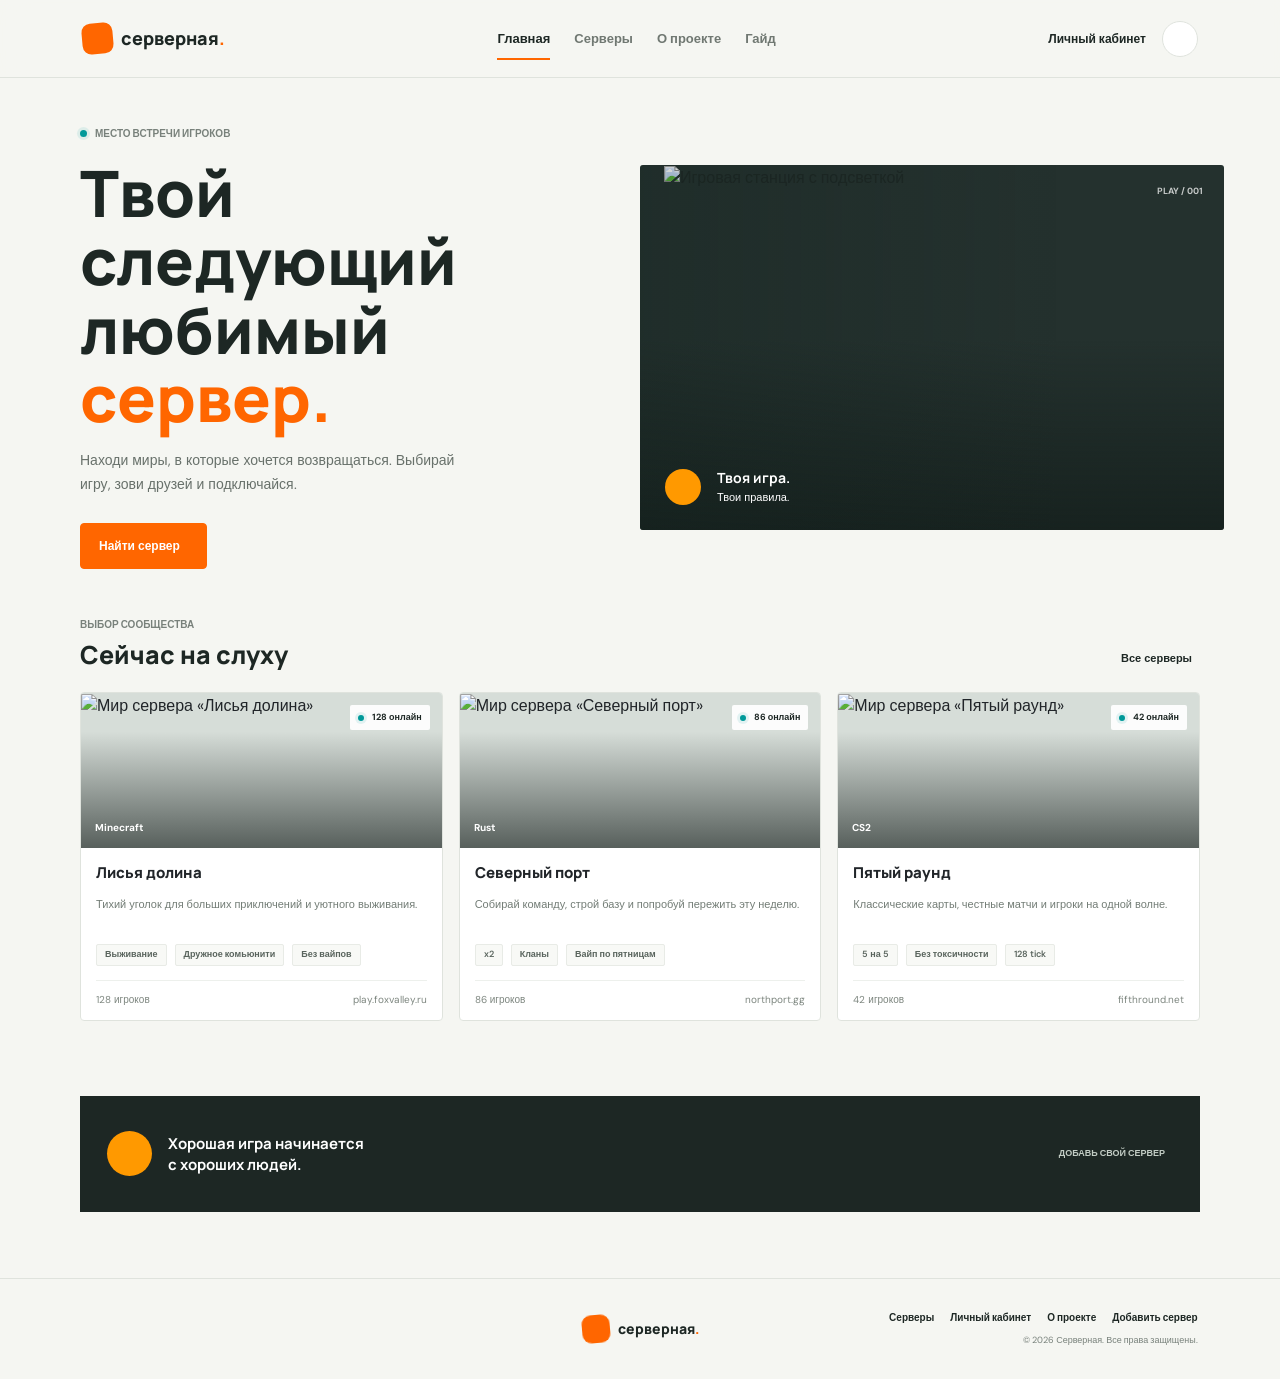
==== commit 564c4a53: "Add: about page, add-server page" ====
--- a/index.html
+++ b/index.html
@@ -17,7 +17,7 @@
   <!-- Шапка сайта -->
   <header class="navbar site-header py-2"><div class="container-xl header-inner d-flex align-items-center justify-content-between">
     <a class="navbar-brand brand d-inline-flex align-items-center gap-2" href="index.html" aria-label="Серверная, главная"><span class="brand-mark d-flex align-items-center justify-content-center"><i data-lucide="gamepad-2"></i></span><span>серверная<span class="brand-period">.</span></span></a>
-    <nav class="navbar-nav flex-row main-nav gap-2 gap-sm-4 align-self-stretch" aria-label="Основная навигация"><a class="nav-link d-inline-flex align-items-center is-active" href="index.html" aria-current="page">Главная</a><a class="nav-link d-inline-flex align-items-center" href="servers.html">Серверы</a></nav>
+    <nav class="navbar-nav flex-row main-nav gap-2 gap-sm-4 align-self-stretch" aria-label="Основная навигация"><a class="nav-link d-inline-flex align-items-center is-active" href="index.html" aria-current="page">Главная</a><a class="nav-link d-inline-flex align-items-center" href="servers.html">Серверы</a><a class="nav-link d-inline-flex align-items-center" href="about.html">О проекте</a><a class="nav-link d-inline-flex align-items-center" href="add-server.html">Гайд</a></nav>
     <a class="account-link d-inline-flex align-items-center gap-0 gap-sm-3" href="account.html" aria-label="Личный кабинет"><span class="account-link-label">Личный кабинет</span><span class="account-icon d-flex align-items-center justify-content-center"><i data-lucide="user-round"></i></span></a>
   </div></header>
 
@@ -48,9 +48,9 @@
     <section class="community-strip d-flex align-items-center gap-3">
       <span class="community-symbol d-flex align-items-center justify-content-center"><i data-lucide="users-round"></i></span>
       <p>Хорошая игра начинается<br>с хороших людей.</p>
-      <span class="community-note d-inline-flex align-items-center gap-2">СОЗДАЙ СВОЙ МАРШРУТ <i data-lucide="move-up-right"></i></span>
+      <a class="community-note d-inline-flex align-items-center gap-2" href="add-server.html">ДОБАВЬ СВОЙ СЕРВЕР <i data-lucide="move-up-right"></i></a>
     </section>
   </main>
-  <footer class="site-footer"><div class="container-xl d-flex align-items-center justify-content-between flex-wrap"><a class="brand footer-brand d-inline-flex align-items-center gap-2" href="index.html"><span>серверная<span class="brand-period">.</span></span></a><span class="footer-tagline">Играй вместе. Открывай новое.</span><a class="d-inline-flex align-items-center gap-1" href="servers.html">Каталог серверов <i data-lucide="arrow-up-right"></i></a><span class="footer-rights">© 2026 Серверная. Все права защищены.</span></div></footer>
+  <footer class="site-footer"><div class="container-xl footer-inner"><a class="brand footer-brand d-inline-flex align-items-center gap-2" href="index.html"><span class="brand-mark d-flex align-items-center justify-content-center"><i data-lucide="gamepad-2"></i></span><span>серверная<span class="brand-period">.</span></span></a><div class="footer-meta"><nav class="footer-links d-flex align-items-center gap-3" aria-label="Ссылки в подвале"><a href="servers.html">Серверы</a><a href="account.html">Личный кабинет</a><a href="about.html">О проекте</a><a href="add-server.html">Добавить сервер</a></nav><span class="footer-rights">© 2026 Серверная. Все права защищены.</span></div></div></footer>
 </body>
 </html>
--- a/css/style.css
+++ b/css/style.css
@@ -74,11 +74,16 @@
 .community-strip p { margin: 0; font-family: var(--display); font-size: 15px; font-weight: 700; line-height: 1.4; }
 .community-note { margin-left: auto; color: #c3cdc5; font-size: 9px; font-weight: 700; }
 .community-note svg { width: 13px; height: 13px; color: var(--orange-light); }
-.site-footer { min-height: 72px; padding: 0 max(5.5vw, calc((100vw - 1280px) / 2)); border-top: 1px solid var(--line); color: #78817b; font-size: 10px; }
-.site-footer > .container-xl { min-height: inherit; }
+.site-footer { min-height: 100px; padding: 12px max(5.5vw, calc((100vw - 1280px) / 2)); border-top: 1px solid var(--line); color: #78817b; font-size: 10px; }
+.footer-inner { display: grid; min-height: 76px; grid-template-columns: minmax(0, 1fr) auto minmax(0, 1fr); align-items: center; gap: 18px; }
 .site-footer a:not(.brand) { color: var(--ink); font-weight: 700; }
-.footer-rights { margin-left: 12px; color: #78817b; font-size: 9px; }
-.footer-brand { color: var(--ink); font-size: 14px; }
+.site-footer a:not(.brand):hover { color: var(--orange); }
+.footer-brand { grid-column: 2; justify-self: center; color: var(--ink); font-size: 14px; }
+.footer-brand .brand-mark { width: 28px; height: 28px; }
+.footer-brand .brand-mark svg { width: 16px; height: 16px; }
+.footer-meta { grid-column: 3; display: flex; flex-direction: column; align-items: flex-end; gap: 9px; }
+.footer-links { flex-wrap: wrap; justify-content: flex-end; row-gap: 7px; }
+.footer-rights { color: #78817b; font-size: 9px; text-align: right; }
 .catalog-page { padding-top: 57px; padding-bottom: 78px; }
 .catalog-title-row { margin-bottom: 15px; }
 .catalog-heading h1 { margin: 13px 0 28px; font-size: 55px; }
@@ -136,11 +141,42 @@
 .form-message { min-height: 16px; margin: 9px 0 0; color: #007b68; font-size: 10px; }
 .login-prompt { margin: 14px 0 0; color: #707a72; font-size: 10px; }
 .login-prompt a { color: var(--ink); font-weight: 700; }
+.info-page { padding-top: 58px; padding-bottom: 82px; }
+.info-hero { padding-bottom: 42px; border-bottom: 1px solid var(--line); }
+.info-hero h1 { max-width: 760px; margin: 15px 0; font-family: var(--display); font-size: 68px; font-weight: 800; line-height: 1.05; }
+.info-hero h1 span, .info-highlight { color: var(--orange); }
+.info-lead { max-width: 620px; margin-bottom: 0; color: #68716b; font-size: 15px; line-height: 1.8; }
+.info-section { padding-top: 38px; }
+.info-section h2 { margin: 8px 0 14px; font-family: var(--display); font-size: 25px; font-weight: 800; }
+.info-copy { max-width: 720px; margin-bottom: 0; color: #68716b; font-size: 13px; line-height: 1.85; }
+.info-facts { margin-top: 20px; border-top: 1px solid var(--line); }
+.info-fact { min-height: 90px; padding: 18px 0; border-bottom: 1px solid var(--line); }
+.info-fact strong { display: block; margin-bottom: 5px; font-family: var(--display); font-size: 14px; }
+.info-fact span { color: #737d76; font-size: 11px; line-height: 1.65; }
+.support-panel { margin-top: 40px; padding: 24px; border-left: 3px solid var(--orange); background: #fff; }
+.support-panel h2 { margin-top: 0; font-size: 20px; }
+.support-panel p { margin-bottom: 12px; color: #68716b; font-size: 12px; line-height: 1.7; }
+.support-email { color: var(--ink); font-family: monospace; font-size: 13px; font-weight: 700; text-decoration: underline; text-decoration-color: var(--orange); text-underline-offset: 4px; }
+.demo-note { margin-top: 12px; color: #8a928b !important; font-size: 10px !important; }
+.guide-list { margin-top: 26px; border-top: 1px solid var(--line); }
+.guide-step { display: grid; grid-template-columns: 58px minmax(0, 1fr); gap: 16px; padding: 23px 0; border-bottom: 1px solid var(--line); }
+.guide-step-number { color: var(--orange); font-family: var(--display); font-size: 25px; font-weight: 800; }
+.guide-step h2 { margin: 2px 0 7px; font-family: var(--display); font-size: 17px; font-weight: 800; }
+.guide-step p { max-width: 680px; margin: 0; color: #68716b; font-size: 12px; line-height: 1.8; }
+.guide-details { margin-top: 22px; padding: 20px 22px; border: 1px solid var(--line); background: #ffffffa8; }
+.guide-details h2 { margin: 0 0 13px; font-family: var(--display); font-size: 16px; font-weight: 800; }
+.guide-details ul { display: grid; grid-template-columns: repeat(2, minmax(0, 1fr)); gap: 9px 24px; margin: 0; padding-left: 18px; color: #68716b; font-size: 11px; line-height: 1.65; }
+.guide-action { margin-top: 28px; }
+.guide-action p { margin: 0; color: #68716b; font-size: 12px; }
+.site-footer a:not(.brand):hover { color: var(--orange); }
 @keyframes card-enter { from { opacity: 0; transform: translateY(9px); } to { opacity: 1; transform: translateY(0); } }
 @keyframes image-enter { from { opacity: 0.6; transform: scale(1.025); } to { opacity: 1; transform: scale(1); } }
 
 @media (max-width: 780px) {
   .site-header { min-height: 68px; }
+  .main-nav { gap: 7px !important; }
+  .main-nav .nav-link { font-size: 10px; }
+  .info-hero h1 { font-size: 54px; }
   .home-page { width: min(100% - 48px, 600px); }
   .intro-copy h1 { font-size: 54px; }
   .intro-art { height: 320px; }
@@ -153,9 +189,22 @@
   .brand-mark { width: 27px; height: 27px; }
   .brand-mark svg { width: 16px; height: 16px; }
   .main-nav .nav-link { font-size: 10px; }
+  .main-nav { gap: 5px !important; }
   .account-link-label { position: absolute; width: 1px; height: 1px; overflow: hidden; clip: rect(0, 0, 0, 0); white-space: nowrap; }
   .account-icon { width: 33px; height: 33px; }
   .home-page { width: calc(100% - 36px); }
+  .info-page { padding-top: 39px; padding-bottom: 56px; }
+  .info-hero { padding-bottom: 29px; }
+  .info-hero h1 { font-size: 43px; }
+  .info-lead { font-size: 12px; }
+  .info-section { padding-top: 28px; }
+  .info-section h2 { font-size: 21px; }
+  .support-panel { margin-top: 28px; padding: 18px; }
+  .guide-step { grid-template-columns: 38px minmax(0, 1fr); gap: 11px; padding: 19px 0; }
+  .guide-step-number { font-size: 21px; }
+  .guide-step h2 { font-size: 15px; }
+  .guide-details { padding: 17px; }
+  .guide-details ul { grid-template-columns: 1fr; gap: 7px; }
   .intro-copy h1 { font-size: 45px; }
   .intro-description { font-size: 12px; }
   .intro-art { height: 250px; }
@@ -166,11 +215,13 @@
   .community-strip p { font-size: 12px; }
   .community-note { max-width: 105px; font-size: 7px; }
   .community-symbol { flex-basis: 37px; width: 37px; height: 37px; }
-  .site-footer { min-height: 64px; padding: 0 17px; font-size: 8px; }
-  .site-footer > .container-xl { padding-top: 8px; padding-bottom: 8px; }
-  .site-footer .footer-tagline { display: none; }
-  .site-footer .footer-rights { width: 100%; margin: 0; text-align: center; }
+  .site-footer { min-height: 64px; padding: 12px 17px; font-size: 8px; }
+  .footer-inner { grid-template-columns: minmax(0, 1fr); justify-items: center; gap: 16px; }
+  .footer-brand, .footer-meta { grid-column: 1; }
   .footer-brand { font-size: 12px; }
+  .footer-meta { align-items: center; gap: 10px; }
+  .footer-links { justify-content: center; gap: 8px 14px !important; }
+  .footer-rights { width: 100%; text-align: center; }
   .catalog-page { padding-top: 39px; padding-bottom: 56px; }
   .catalog-title-row { gap: 8px !important; }
   .catalog-heading h1 { margin-bottom: 18px; font-size: 43px; }
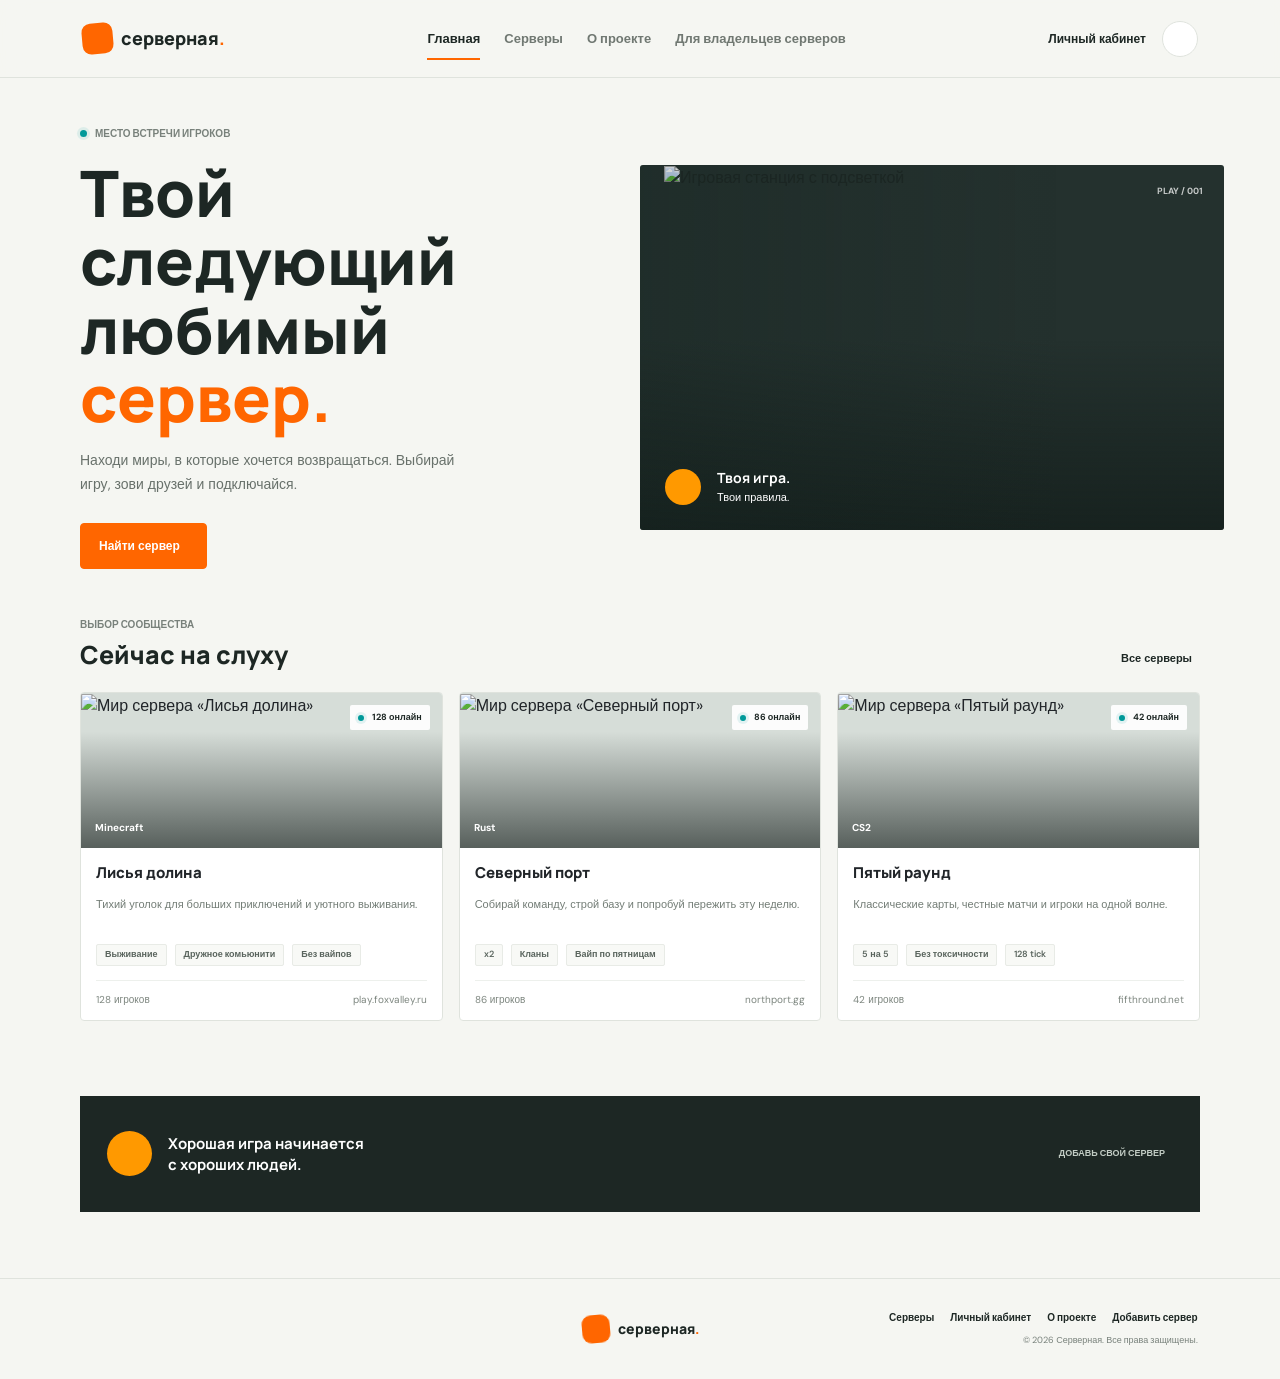
==== commit d35814b1: "Lable fix" ====
--- a/index.html
+++ b/index.html
@@ -17,7 +17,7 @@
   <!-- Шапка сайта -->
   <header class="navbar site-header py-2"><div class="container-xl header-inner d-flex align-items-center justify-content-between">
     <a class="navbar-brand brand d-inline-flex align-items-center gap-2" href="index.html" aria-label="Серверная, главная"><span class="brand-mark d-flex align-items-center justify-content-center"><i data-lucide="gamepad-2"></i></span><span>серверная<span class="brand-period">.</span></span></a>
-    <nav class="navbar-nav flex-row main-nav gap-2 gap-sm-4 align-self-stretch" aria-label="Основная навигация"><a class="nav-link d-inline-flex align-items-center is-active" href="index.html" aria-current="page">Главная</a><a class="nav-link d-inline-flex align-items-center" href="servers.html">Серверы</a><a class="nav-link d-inline-flex align-items-center" href="about.html">О проекте</a><a class="nav-link d-inline-flex align-items-center" href="add-server.html">Гайд</a></nav>
+    <nav class="navbar-nav flex-row main-nav gap-2 gap-sm-4 align-self-stretch" aria-label="Основная навигация"><a class="nav-link d-inline-flex align-items-center is-active" href="index.html" aria-current="page">Главная</a><a class="nav-link d-inline-flex align-items-center" href="servers.html">Серверы</a><a class="nav-link d-inline-flex align-items-center" href="about.html">О проекте</a><a class="nav-link d-inline-flex align-items-center" href="add-server.html">Для владельцев серверов</a></nav>
     <a class="account-link d-inline-flex align-items-center gap-0 gap-sm-3" href="account.html" aria-label="Личный кабинет"><span class="account-link-label">Личный кабинет</span><span class="account-icon d-flex align-items-center justify-content-center"><i data-lucide="user-round"></i></span></a>
   </div></header>
 
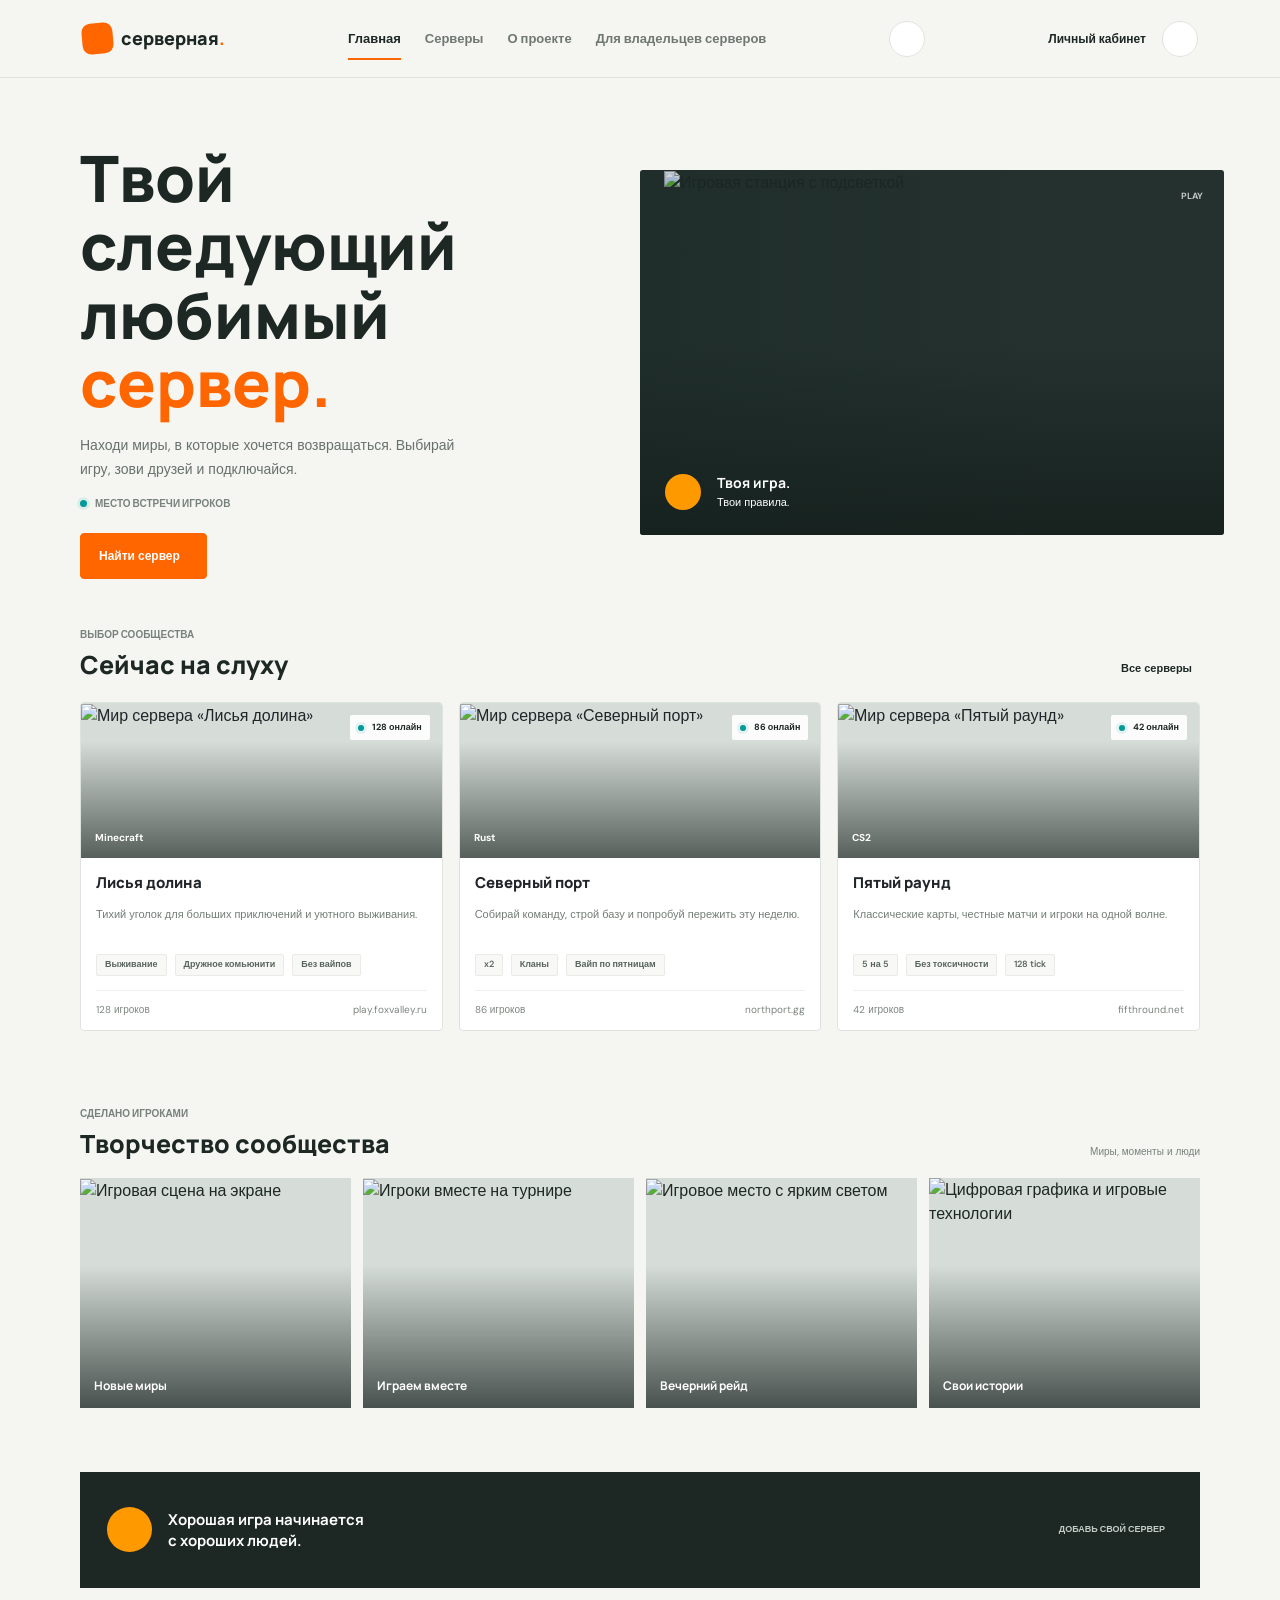
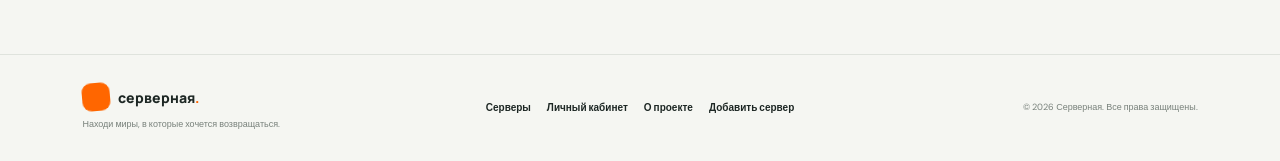
==== commit 0ed1a3f2: "Add wishlist" ====
--- a/index.html
+++ b/index.html
@@ -18,6 +18,7 @@
   <header class="navbar site-header py-2"><div class="container-xl header-inner d-flex align-items-center justify-content-between">
     <a class="navbar-brand brand d-inline-flex align-items-center gap-2" href="index.html" aria-label="Серверная, главная"><span class="brand-mark d-flex align-items-center justify-content-center"><i data-lucide="gamepad-2"></i></span><span>серверная<span class="brand-period">.</span></span></a>
     <nav class="navbar-nav flex-row main-nav gap-2 gap-sm-4 align-self-stretch" aria-label="Основная навигация"><a class="nav-link d-inline-flex align-items-center is-active" href="index.html" aria-current="page">Главная</a><a class="nav-link d-inline-flex align-items-center" href="servers.html">Серверы</a><a class="nav-link d-inline-flex align-items-center" href="about.html">О проекте</a><a class="nav-link d-inline-flex align-items-center" href="add-server.html">Для владельцев серверов</a></nav>
+    <button class="theme-toggle d-inline-flex align-items-center justify-content-center" type="button" aria-label="Включить тёмную тему" title="Включить тёмную тему" aria-pressed="false"><i data-lucide="moon"></i></button>
     <a class="account-link d-inline-flex align-items-center gap-0 gap-sm-3" href="account.html" aria-label="Личный кабинет"><span class="account-link-label">Личный кабинет</span><span class="account-icon d-flex align-items-center justify-content-center"><i data-lucide="user-round"></i></span></a>
   </div></header>
 
@@ -25,15 +26,15 @@
     <!-- Главный экран -->
     <section class="home-intro row align-items-center g-4 g-lg-5 py-5">
       <div class="intro-copy col-lg-6">
-        <p class="eyebrow d-flex align-items-center gap-2"><span class="live-dot"></span> Место встречи игроков</p>
         <h1>Твой следующий<br>любимый <span>сервер.</span></h1>
         <p class="intro-description">Находи миры, в которые хочется возвращаться. Выбирай игру, зови друзей и подключайся.</p>
+        <p class="eyebrow intro-tagline d-flex align-items-center gap-2"><span class="live-dot"></span> Место встречи игроков</p>
         <a class="btn btn-primary d-inline-flex align-items-center justify-content-center gap-2 button" href="servers.html">Найти сервер <i data-lucide="arrow-up-right"></i></a>
       </div>
       <div class="intro-art col-lg-6" aria-label="Иллюстрация игрового мира">
         <img src="https://images.unsplash.com/photo-1511512578047-dfb367046420?auto=format&fit=crop&w=1100&q=85" alt="Игровая станция с подсветкой">
         <div class="art-label d-flex align-items-center gap-3"><span class="art-label-icon d-flex align-items-center justify-content-center"><i data-lucide="sparkles"></i></span><span><strong>Твоя игра.</strong><br>Твои правила.</span></div>
-        <span class="art-index">PLAY / 001</span>
+        <span class="art-index">PLAY</span>
       </div>
     </section>
 
@@ -45,12 +46,25 @@
       <div class="server-grid featured-grid row row-cols-1 row-cols-sm-2 row-cols-lg-3 g-3" data-server-list="featured"></div>
     </section>
 
+    <section class="community-work" aria-labelledby="community-work-heading">
+      <div class="section-heading d-flex align-items-end justify-content-between gap-3">
+        <div><p class="eyebrow">Сделано игроками</p><h2 id="community-work-heading">Творчество сообщества</h2></div>
+        <span class="community-work-note">Миры, моменты и люди</span>
+      </div>
+      <div class="community-gallery">
+        <figure class="community-art"><img src="https://images.unsplash.com/photo-1493711662062-fa541adb3fc8?auto=format&fit=crop&w=900&q=85" alt="Игровая сцена на экране" loading="lazy"><figcaption>Новые миры</figcaption></figure>
+        <figure class="community-art"><img src="https://images.unsplash.com/photo-1542751371-adc38448a05e?auto=format&fit=crop&w=900&q=85" alt="Игроки вместе на турнире" loading="lazy"><figcaption>Играем вместе</figcaption></figure>
+        <figure class="community-art"><img src="https://images.unsplash.com/photo-1511512578047-dfb367046420?auto=format&fit=crop&w=900&q=85" alt="Игровое место с ярким светом" loading="lazy"><figcaption>Вечерний рейд</figcaption></figure>
+        <figure class="community-art"><img src="https://images.unsplash.com/photo-1535223289827-42f1e9919769?auto=format&fit=crop&w=900&q=85" alt="Цифровая графика и игровые технологии" loading="lazy"><figcaption>Свои истории</figcaption></figure>
+      </div>
+    </section>
+
     <section class="community-strip d-flex align-items-center gap-3">
       <span class="community-symbol d-flex align-items-center justify-content-center"><i data-lucide="users-round"></i></span>
       <p>Хорошая игра начинается<br>с хороших людей.</p>
       <a class="community-note d-inline-flex align-items-center gap-2" href="add-server.html">ДОБАВЬ СВОЙ СЕРВЕР <i data-lucide="move-up-right"></i></a>
     </section>
   </main>
-  <footer class="site-footer"><div class="container-xl footer-inner"><a class="brand footer-brand d-inline-flex align-items-center gap-2" href="index.html"><span class="brand-mark d-flex align-items-center justify-content-center"><i data-lucide="gamepad-2"></i></span><span>серверная<span class="brand-period">.</span></span></a><div class="footer-meta"><nav class="footer-links d-flex align-items-center gap-3" aria-label="Ссылки в подвале"><a href="servers.html">Серверы</a><a href="account.html">Личный кабинет</a><a href="about.html">О проекте</a><a href="add-server.html">Добавить сервер</a></nav><span class="footer-rights">© 2026 Серверная. Все права защищены.</span></div></div></footer>
+  <footer class="site-footer"><div class="container-xl footer-inner"><div class="footer-brand-group"><a class="brand footer-brand d-inline-flex align-items-center gap-2" href="index.html"><span class="brand-mark d-flex align-items-center justify-content-center"><i data-lucide="gamepad-2"></i></span><span>серверная<span class="brand-period">.</span></span></a><p class="footer-tagline">Находи миры, в которые хочется возвращаться.</p></div><nav class="footer-links d-flex align-items-center gap-3" aria-label="Ссылки в подвале"><a href="servers.html">Серверы</a><a href="account.html">Личный кабинет</a><a href="about.html">О проекте</a><a href="add-server.html">Добавить сервер</a></nav><span class="footer-rights">© 2026 Серверная. Все права защищены.</span></div></footer>
 </body>
 </html>
--- a/css/style.css
+++ b/css/style.css
@@ -7,12 +7,13 @@
   --orange-light: #ff9900;
   --teal: #009999;
   --white: #fff;
+  --surface: #fff;
   --display: "Manrope", sans-serif;
   --body: "DM Sans", sans-serif;
 }
 
 html { min-width: 320px; background: var(--paper); }
-body { color: var(--ink); font-family: var(--body); background: var(--paper) radial-gradient(#8b958d 0.65px, transparent 0.65px) 0 0 / 18px 18px; -webkit-font-smoothing: antialiased; }
+body { color: var(--ink); font-family: var(--body); background: var(--paper) radial-gradient(#8b958d 0.65px, transparent 0.65px) 0 0 / 18px 18px; -webkit-font-smoothing: antialiased; animation: page-enter 420ms ease both; }
 a { color: inherit; text-decoration: none; }
 button:focus-visible, a:focus-visible, input:focus-visible { outline: 3px solid #00999988; outline-offset: 3px; }
 .site-header { position: sticky; top: 0; z-index: 2; min-height: 78px; border-bottom: 1px solid var(--line); background: #f5f6f2ee; backdrop-filter: blur(14px); }
@@ -24,16 +25,26 @@
 .main-nav .nav-link:hover, .main-nav .nav-link.active, .main-nav .nav-link.is-active { color: var(--ink); }
 .main-nav .nav-link.active::after, .main-nav .nav-link.is-active::after { position: absolute; right: 0; bottom: -1px; left: 0; height: 2px; background: var(--orange); content: ""; }
 .account-link { color: var(--ink); font-size: 12px; font-weight: 700; }
-.account-icon { width: 36px; height: 36px; border: 1px solid var(--line); border-radius: 50%; background: var(--white); transition: color 160ms ease, background 160ms ease; }
+.theme-toggle { flex: 0 0 36px; width: 36px; height: 36px; padding: 0; border: 1px solid var(--line); border-radius: 50%; color: var(--ink); background: var(--surface); transition: color 160ms ease, background 160ms ease, border-color 160ms ease; }
+.theme-toggle:hover { color: var(--orange); border-color: var(--orange); }
+.theme-toggle svg { width: 16px; height: 16px; }
+.account-icon { width: 36px; height: 36px; border: 1px solid var(--line); border-radius: 50%; background: var(--surface); transition: color 160ms ease, background 160ms ease; }
 .account-icon svg { width: 17px; height: 17px; }
 .account-link:hover .account-icon, .account-link.is-current .account-icon { color: var(--white); background: var(--ink); }
 .page-shell { max-width: 1120px; }
+.breadcrumbs { display: flex; align-items: center; gap: 8px; max-width: 1120px; min-height: 42px; padding-top: 8px; padding-bottom: 8px; color: var(--muted); font-size: 10px; }
+.breadcrumbs a { color: var(--muted); transition: color 160ms ease; }
+.breadcrumbs a:hover { color: var(--orange); }
+.breadcrumbs svg { width: 12px; height: 12px; color: #a0a9a2; }
+.breadcrumbs [aria-current="page"] { overflow: hidden; color: var(--ink); font-weight: 700; text-overflow: ellipsis; white-space: nowrap; }
 .home-page { width: min(1120px, calc(100% - 64px)); margin: 0 auto; }
 .eyebrow { margin: 0; color: var(--muted); font-size: 10px; font-weight: 700; text-transform: uppercase; }
 .live-dot { display: inline-block; flex: 0 0 7px; width: 7px; height: 7px; border-radius: 50%; background: var(--teal); box-shadow: 0 0 0 3px #0099991a; }
 h1, h2, p { margin-top: 0; }
 .intro-copy h1, .catalog-heading h1, .account-heading h1, .register-form-section h1 { margin: 18px 0 15px; font-family: var(--display); font-size: clamp(42px, 5vw, 66px); font-weight: 800; line-height: 1.07; }
-.intro-description { max-width: 390px; margin-bottom: 26px; color: #68716b; font-size: 14px; line-height: 1.75; }
+.intro-description { max-width: 390px; margin-bottom: 14px; color: #68716b; font-size: 14px; line-height: 1.75; }
+.intro-tagline { margin-bottom: 22px; }
+.hero-tagline, .catalog-tagline { margin-top: 14px; }
 .button { min-height: 46px; padding: 0 18px; border-radius: 4px; font-size: 12px; font-weight: 700; transition: transform 160ms ease, background 160ms ease; }
 .button:hover { transform: translateY(-2px); }
 .button-primary { color: var(--white); background: var(--orange); }
@@ -52,7 +63,17 @@
 .section-heading h2 { margin: 8px 0 0; font-family: var(--display); font-size: 25px; font-weight: 800; }
 .heading-count { margin-left: 5px; color: var(--orange); font-family: var(--body); font-size: 11px; vertical-align: top; }
 .text-link { padding-bottom: 3px; color: var(--ink); font-size: 11px; font-weight: 700; }
-.server-card { min-width: 0; overflow: hidden; border: 1px solid var(--line); border-radius: 4px; background: var(--white); animation: card-enter 420ms ease both; }
+.community-work { padding-bottom: 64px; }
+.community-work .section-heading { margin-bottom: 19px; }
+.community-work .section-heading h2 { font-size: 25px; }
+.community-work-note { color: var(--muted); font-size: 10px; }
+.community-gallery { display: grid; grid-template-columns: repeat(4, minmax(0, 1fr)); gap: 12px; }
+.community-art { position: relative; aspect-ratio: 1.18; min-width: 0; margin: 0; overflow: hidden; background: #d6ddd8; }
+.community-art::after { position: absolute; inset: 0; background: linear-gradient(0deg, #111b18b8, transparent 62%); content: ""; pointer-events: none; }
+.community-art img { width: 100%; height: 100%; object-fit: cover; transition: transform 350ms ease; }
+.community-art:hover img { transform: scale(1.045); }
+.community-art figcaption { position: absolute; z-index: 1; bottom: 13px; left: 14px; color: var(--white); font-family: var(--display); font-size: 12px; font-weight: 700; }
+.server-card { min-width: 0; overflow: hidden; border: 1px solid var(--line); border-radius: 4px; background: var(--surface); animation: card-enter 420ms ease both; }
 .server-card:hover { transform: translateY(-4px); box-shadow: 0 12px 24px #1d27240d; }
 .server-cover { position: relative; height: 155px; overflow: hidden; background: #d6ddd8; }
 .server-cover img { width: 100%; height: 100%; object-fit: cover; transition: transform 350ms ease; }
@@ -74,22 +95,23 @@
 .community-strip p { margin: 0; font-family: var(--display); font-size: 15px; font-weight: 700; line-height: 1.4; }
 .community-note { margin-left: auto; color: #c3cdc5; font-size: 9px; font-weight: 700; }
 .community-note svg { width: 13px; height: 13px; color: var(--orange-light); }
-.site-footer { min-height: 100px; padding: 12px max(5.5vw, calc((100vw - 1280px) / 2)); border-top: 1px solid var(--line); color: #78817b; font-size: 10px; }
-.footer-inner { display: grid; min-height: 76px; grid-template-columns: minmax(0, 1fr) auto minmax(0, 1fr); align-items: center; gap: 18px; }
+.site-footer { min-height: 100px; padding: 15px max(5.5vw, calc((100vw - 1280px) / 2)); border-top: 1px solid var(--line); color: #78817b; font-size: 10px; }
+.footer-inner { display: grid; min-height: 76px; grid-template-columns: minmax(0, 1fr) auto minmax(0, 1fr); align-items: center; gap: 22px; }
 .site-footer a:not(.brand) { color: var(--ink); font-weight: 700; }
 .site-footer a:not(.brand):hover { color: var(--orange); }
-.footer-brand { grid-column: 2; justify-self: center; color: var(--ink); font-size: 14px; }
+.footer-brand-group { grid-column: 1; justify-self: start; }
+.footer-brand { color: var(--ink); font-size: 14px; }
 .footer-brand .brand-mark { width: 28px; height: 28px; }
 .footer-brand .brand-mark svg { width: 16px; height: 16px; }
-.footer-meta { grid-column: 3; display: flex; flex-direction: column; align-items: flex-end; gap: 9px; }
-.footer-links { flex-wrap: wrap; justify-content: flex-end; row-gap: 7px; }
-.footer-rights { color: #78817b; font-size: 9px; text-align: right; }
-.catalog-page { padding-top: 57px; padding-bottom: 78px; }
+.footer-tagline { max-width: 230px; margin: 7px 0 0; color: #78817b; font-size: 9px; line-height: 1.5; }
+.footer-links { grid-column: 2; flex-wrap: wrap; justify-content: center; row-gap: 7px; }
+.footer-rights { grid-column: 3; justify-self: end; color: #78817b; font-size: 9px; text-align: right; }
+.catalog-page { padding-top: 12px; padding-bottom: 78px; }
 .catalog-title-row { margin-bottom: 15px; }
-.catalog-heading h1 { margin: 13px 0 28px; font-size: 55px; }
+.catalog-heading h1 { margin: 0 0 20px; font-size: 55px; }
 .catalog-title-row > p { margin: 0 0 34px; color: #727b74; font-size: 12px; line-height: 1.8; }
 .catalog-controls { padding: 16px 0; border-top: 1px solid var(--line); border-bottom: 1px solid var(--line); }
-.search-box { max-width: 400px; height: 42px; padding: 0 12px; border: 1px solid var(--line); border-radius: 3px; background: var(--white); }
+.search-box { max-width: 400px; height: 42px; padding: 0 12px; border: 1px solid var(--line); border-radius: 3px; background: var(--surface); }
 .search-box > svg { flex: 0 0 16px; width: 16px; height: 16px; color: #818a83; }
 .search-box .form-control { min-width: 0; padding: 0; border: 0; box-shadow: none; background: transparent; font-size: 11px; }
 .search-box .form-control::placeholder { color: #9ba29c; }
@@ -99,19 +121,21 @@
 .results-heading { margin: 25px 0 13px; color: #818a83; font-size: 9px; font-weight: 700; }
 .empty-state { padding: 58px 20px; border: 1px dashed #cbd2ca; color: #747d76; text-align: center; font-size: 13px; }
 .empty-state svg { display: block; width: 22px; height: 22px; margin: 0 auto 12px; color: var(--orange); }
-.account-page { padding-top: 64px; padding-bottom: 90px; }
+.account-page { padding-top: 12px; padding-bottom: 90px; }
 .account-heading { margin-bottom: 32px; }
-.account-heading h1 { margin-bottom: 0; font-size: 53px; }
+.account-heading h1 { margin-top: 0; margin-bottom: 0; font-size: 53px; }
 .profile-panel { position: relative; min-height: 139px; padding: 24px 28px; border: 1px solid var(--line); background: #ffffffbd; }
 .profile-avatar { flex: 0 0 66px; width: 66px; height: 66px; border-radius: 50%; color: var(--white); background: var(--teal); font-family: var(--display); font-size: 23px; font-weight: 800; }
 .profile-main .eyebrow { font-size: 9px; }
 .profile-main h2 { margin: 6px 0 3px; font-family: var(--display); font-size: 20px; font-weight: 800; }
 .profile-main > p:last-child { margin: 0; color: #768078; font-size: 11px; }
 .profile-status { margin-left: auto; color: #657069; font-size: 10px; font-weight: 600; }
-.profile-edit { width: 32px; height: 32px; margin-left: 11px; border: 1px solid var(--line); border-radius: 3px; color: #68716b; background: var(--white); }
+.profile-edit { width: 32px; height: 32px; margin-left: 11px; border: 1px solid var(--line); border-radius: 3px; color: #68716b; background: var(--surface); }
 .account-servers { padding-top: 53px; }
 .account-servers .section-heading { margin-bottom: 17px; }
 .account-servers .section-heading h2 { font-size: 21px; }
+.account-favorites { padding-top: 38px; }
+.account-favorites-note { margin: 0; color: #7b847d; font-size: 11px; }
 .button-small { min-height: 36px; padding: 0 12px; font-size: 10px; }
 .owned-list { border-top: 1px solid var(--line); }
 .owned-server { min-height: 91px; margin: 0; padding: 12px 3px; border-bottom: 1px solid var(--line); }
@@ -121,7 +145,14 @@
 .owned-info p { margin: 0; color: #7b847d; font-size: 10px; }
 .owned-address { color: #707a72; font: 10px monospace; }
 .status-pill { justify-self: end; padding: 6px 9px; color: #007b68; background: #e7f4ed; font-size: 9px; }
-.register-page { min-height: 660px; padding-top: 48px; padding-bottom: 55px; }
+.favorites-page { min-height: 55vh; }
+.favorites-page .catalog-title-row h1 { margin-bottom: 20px; }
+.favorites-page .catalog-tagline svg { width: 13px; height: 13px; color: var(--orange); }
+.favorites-browse-link { margin-top: 24px; color: var(--ink); font-size: 11px; font-weight: 700; }
+.favorites-browse-link svg { width: 14px; height: 14px; color: var(--orange); transition: transform 160ms ease; }
+.favorites-browse-link:hover { color: var(--orange); }
+.favorites-browse-link:hover svg { transform: translateX(3px); }
+.register-page { min-height: 0; padding-top: 12px; padding-bottom: 55px; }
 .register-visual { position: relative; height: 500px; overflow: hidden; background: var(--ink); }
 .register-visual-image, .register-visual-image img { width: 100%; height: 100%; }
 .register-visual-image img { object-fit: cover; }
@@ -134,16 +165,16 @@
 .register-form-section h1 span { color: var(--orange); }
 .form-intro { max-width: 280px; margin-bottom: 23px; color: #737d76; font-size: 11px; line-height: 1.7; }
 .form-label { margin-bottom: 7px; color: #424d46; font-size: 10px; font-weight: 700; }
-.form-control { min-height: 42px; border-color: var(--line); border-radius: 3px; color: var(--ink); background: var(--white); font-size: 11px; }
+.form-control { min-height: 42px; border-color: var(--line); border-radius: 3px; color: var(--ink); background: var(--surface); font-size: 11px; }
 .form-control:focus { border-color: var(--teal); box-shadow: 0 0 0 0.2rem #00999922; }
 .register-submit { margin-top: 7px; }
 .register-submit svg { margin-left: auto; }
 .form-message { min-height: 16px; margin: 9px 0 0; color: #007b68; font-size: 10px; }
 .login-prompt { margin: 14px 0 0; color: #707a72; font-size: 10px; }
 .login-prompt a { color: var(--ink); font-weight: 700; }
-.info-page { padding-top: 58px; padding-bottom: 82px; }
+.info-page { padding-top: 12px; padding-bottom: 82px; }
 .info-hero { padding-bottom: 42px; border-bottom: 1px solid var(--line); }
-.info-hero h1 { max-width: 760px; margin: 15px 0; font-family: var(--display); font-size: 68px; font-weight: 800; line-height: 1.05; }
+.info-hero h1 { max-width: 760px; margin: 0 0 15px; font-family: var(--display); font-size: 68px; font-weight: 800; line-height: 1.05; }
 .info-hero h1 span, .info-highlight { color: var(--orange); }
 .info-lead { max-width: 620px; margin-bottom: 0; color: #68716b; font-size: 15px; line-height: 1.8; }
 .info-section { padding-top: 38px; }
@@ -169,15 +200,91 @@
 .guide-action { margin-top: 28px; }
 .guide-action p { margin: 0; color: #68716b; font-size: 12px; }
 .site-footer a:not(.brand):hover { color: var(--orange); }
+
+body[data-theme="dark"] {
+  color-scheme: dark;
+  --paper: #171c1a;
+  --ink: #edf2ed;
+  --muted: #a2ada5;
+  --line: #39433c;
+  --surface: #232a25;
+  background-color: var(--paper);
+  background-image: radial-gradient(#68766c 0.65px, transparent 0.65px);
+}
+body[data-theme="dark"] .site-header { border-color: var(--line); background: #171c1aee; }
+body[data-theme="dark"] .main-nav .nav-link,
+body[data-theme="dark"] .intro-description,
+body[data-theme="dark"] .catalog-title-row > p,
+body[data-theme="dark"] .server-description,
+body[data-theme="dark"] .server-card-meta,
+body[data-theme="dark"] .profile-main > p:last-child,
+body[data-theme="dark"] .profile-status,
+body[data-theme="dark"] .owned-info p,
+body[data-theme="dark"] .owned-address,
+body[data-theme="dark"] .form-intro,
+body[data-theme="dark"] .info-lead,
+body[data-theme="dark"] .info-copy,
+body[data-theme="dark"] .info-fact span,
+body[data-theme="dark"] .support-panel p,
+body[data-theme="dark"] .guide-step p,
+body[data-theme="dark"] .guide-details ul,
+body[data-theme="dark"] .guide-action p,
+body[data-theme="dark"] .login-prompt,
+body[data-theme="dark"] .community-work-note { color: #a9b3ab; }
+body[data-theme="dark"] .main-nav .nav-link:hover,
+body[data-theme="dark"] .main-nav .nav-link.active,
+body[data-theme="dark"] .main-nav .nav-link.is-active { color: var(--ink); }
+body[data-theme="dark"] .account-link .account-icon,
+body[data-theme="dark"] .account-link:hover .account-icon,
+body[data-theme="dark"] .account-link.is-current .account-icon { border-color: #edf2ed; color: #1d2724; background: #edf2ed; }
+body[data-theme="dark"] .breadcrumbs svg { color: #78847b; }
+body[data-theme="dark"] .online-label { color: #edf2ed; background: #202722ed; box-shadow: 0 0 0 1px #ffffff12; }
+body[data-theme="dark"] .server-tag { border-color: #3a443d; color: #c1cbc3; background: #2a322c; }
+body[data-theme="dark"] .server-card-meta,
+body[data-theme="dark"] .catalog-controls,
+body[data-theme="dark"] .owned-list,
+body[data-theme="dark"] .owned-server,
+body[data-theme="dark"] .info-hero,
+body[data-theme="dark"] .info-facts,
+body[data-theme="dark"] .info-fact { border-color: var(--line); }
+body[data-theme="dark"] .profile-panel,
+body[data-theme="dark"] .guide-details { border-color: var(--line); background: #202722; }
+body[data-theme="dark"] .support-panel { background: #232a25; }
+body[data-theme="dark"] .form-control,
+body[data-theme="dark"] .search-box { border-color: var(--line); color: var(--ink); background: #232a25; }
+body[data-theme="dark"] .profile-edit { border-color: var(--line); color: #c1cbc3; }
+body[data-theme="dark"] .form-control::placeholder,
+body[data-theme="dark"] .search-box .form-control::placeholder { color: #89958c; }
+body[data-theme="dark"] .form-label { color: #c4cdc6; }
+body[data-theme="dark"] .btn-outline-dark { --bs-btn-color: #c2ccc4; --bs-btn-border-color: #47534b; --bs-btn-hover-color: var(--ink); --bs-btn-hover-bg: #39443c; --bs-btn-hover-border-color: #39443c; --bs-btn-active-bg: var(--orange); --bs-btn-active-border-color: var(--orange); }
+body[data-theme="dark"] .filter-row .btn-dark { color: #191f1b; border-color: var(--orange); background: var(--orange); }
+body[data-theme="dark"] .community-strip { color: #f5f7f4; background: #101512; }
+body[data-theme="dark"] .community-note { color: #c3cdc5; }
+body[data-theme="dark"] .empty-state { border-color: #4a554d; color: #b6c0b8; }
+body[data-theme="dark"] .site-footer { border-color: var(--line); }
+body[data-theme="dark"] .footer-tagline,
+body[data-theme="dark"] .footer-rights { color: #a2ada5; }
+body[data-theme="dark"] .login-prompt a { color: var(--ink); }
+
+body, .site-header, .profile-panel, .server-card, .server-tag, .search-box, .form-control, .support-panel, .guide-details, .theme-toggle, .account-icon, .profile-edit, .empty-state, .site-footer { transition: color 260ms ease, background-color 260ms ease, border-color 260ms ease; }
+::view-transition-group(root) { animation-duration: 420ms; }
+::view-transition-old(root), ::view-transition-new(root) { animation: none; mix-blend-mode: normal; }
+::view-transition-new(root) { clip-path: circle(0 at calc(100% - 88px) 38px); animation: theme-reveal 520ms ease-out forwards; }
+@keyframes theme-reveal { to { clip-path: circle(150vmax at calc(100% - 88px) 38px); } }
 @keyframes card-enter { from { opacity: 0; transform: translateY(9px); } to { opacity: 1; transform: translateY(0); } }
-@keyframes image-enter { from { opacity: 0.6; transform: scale(1.025); } to { opacity: 1; transform: scale(1); } }
+@keyframes page-enter { from { opacity: 0; transform: translateY(7px); } to { opacity: 1; transform: translateY(0); } }
+@keyframes card-enter { from { opacity: 0; transform: translateY(9px); } to { opacity: 1; transform: translateY(0); } }
 
 @media (max-width: 780px) {
   .site-header { min-height: 68px; }
+  .header-inner { flex-wrap: wrap; row-gap: 8px; }
+  .main-nav { order: 5; flex: 0 0 100%; justify-content: center; }
+  .account-link { margin-left: auto; }
   .main-nav { gap: 7px !important; }
   .main-nav .nav-link { font-size: 10px; }
   .info-hero h1 { font-size: 54px; }
   .home-page { width: min(100% - 48px, 600px); }
+  .breadcrumbs { min-height: 38px; padding-inline: 24px; }
   .intro-copy h1 { font-size: 54px; }
   .intro-art { height: 320px; }
   .search-box { max-width: none; }
@@ -193,7 +300,8 @@
   .account-link-label { position: absolute; width: 1px; height: 1px; overflow: hidden; clip: rect(0, 0, 0, 0); white-space: nowrap; }
   .account-icon { width: 33px; height: 33px; }
   .home-page { width: calc(100% - 36px); }
-  .info-page { padding-top: 39px; padding-bottom: 56px; }
+  .breadcrumbs { padding-inline: 18px; }
+  .info-page { padding-top: 12px; padding-bottom: 56px; }
   .info-hero { padding-bottom: 29px; }
   .info-hero h1 { font-size: 43px; }
   .info-lead { font-size: 12px; }
@@ -209,6 +317,11 @@
   .intro-description { font-size: 12px; }
   .intro-art { height: 250px; }
   .section-heading h2 { font-size: 20px; }
+  .community-work { padding-bottom: 45px; }
+  .community-work .section-heading h2 { font-size: 20px; }
+  .community-gallery { grid-template-columns: repeat(2, minmax(0, 1fr)); gap: 9px; }
+  .community-art { aspect-ratio: 1.08; }
+  .community-art figcaption { bottom: 10px; left: 11px; font-size: 11px; }
   .server-cover { height: 175px; }
   .server-description { min-height: auto; }
   .community-strip { min-height: 95px; margin-bottom: 44px; padding: 16px; }
@@ -217,18 +330,19 @@
   .community-symbol { flex-basis: 37px; width: 37px; height: 37px; }
   .site-footer { min-height: 64px; padding: 12px 17px; font-size: 8px; }
   .footer-inner { grid-template-columns: minmax(0, 1fr); justify-items: center; gap: 16px; }
-  .footer-brand, .footer-meta { grid-column: 1; }
+  .footer-brand-group, .footer-links, .footer-rights { grid-column: 1; }
   .footer-brand { font-size: 12px; }
-  .footer-meta { align-items: center; gap: 10px; }
+  .footer-brand-group { justify-self: center; text-align: center; }
+  .footer-tagline { margin-inline: auto; }
   .footer-links { justify-content: center; gap: 8px 14px !important; }
   .footer-rights { width: 100%; text-align: center; }
-  .catalog-page { padding-top: 39px; padding-bottom: 56px; }
+  .catalog-page { padding-top: 12px; padding-bottom: 56px; }
   .catalog-title-row { gap: 8px !important; }
-  .catalog-heading h1 { margin-bottom: 18px; font-size: 43px; }
+  .catalog-heading h1 { margin-bottom: 12px; font-size: 43px; }
   .catalog-title-row > p { max-width: 150px; margin: 0 0 22px; font-size: 9px; }
   .filter-chip { padding: 0 5px; font-size: 9px; }
   .results-heading { margin-top: 19px; }
-  .account-page { padding-top: 44px; padding-bottom: 60px; }
+  .account-page { padding-top: 12px; padding-bottom: 60px; }
   .account-heading { margin-bottom: 22px; }
   .account-heading h1 { font-size: 43px; }
   .account-heading .button { min-height: 38px; padding: 0 10px; font-size: 9px; }
@@ -246,7 +360,7 @@
   .owned-info h3 { font-size: 11px; }
   .owned-info p { font-size: 9px; }
   .owned-address { display: none; }
-  .register-page { padding-top: 27px; padding-bottom: 35px; }
+  .register-page { padding-top: 12px; padding-bottom: 35px; }
   .register-visual { height: 220px; }
   .register-visual > p { bottom: 15px; left: 17px; font-size: 22px; }
   .register-image-tag { top: 12px; left: 12px; }
